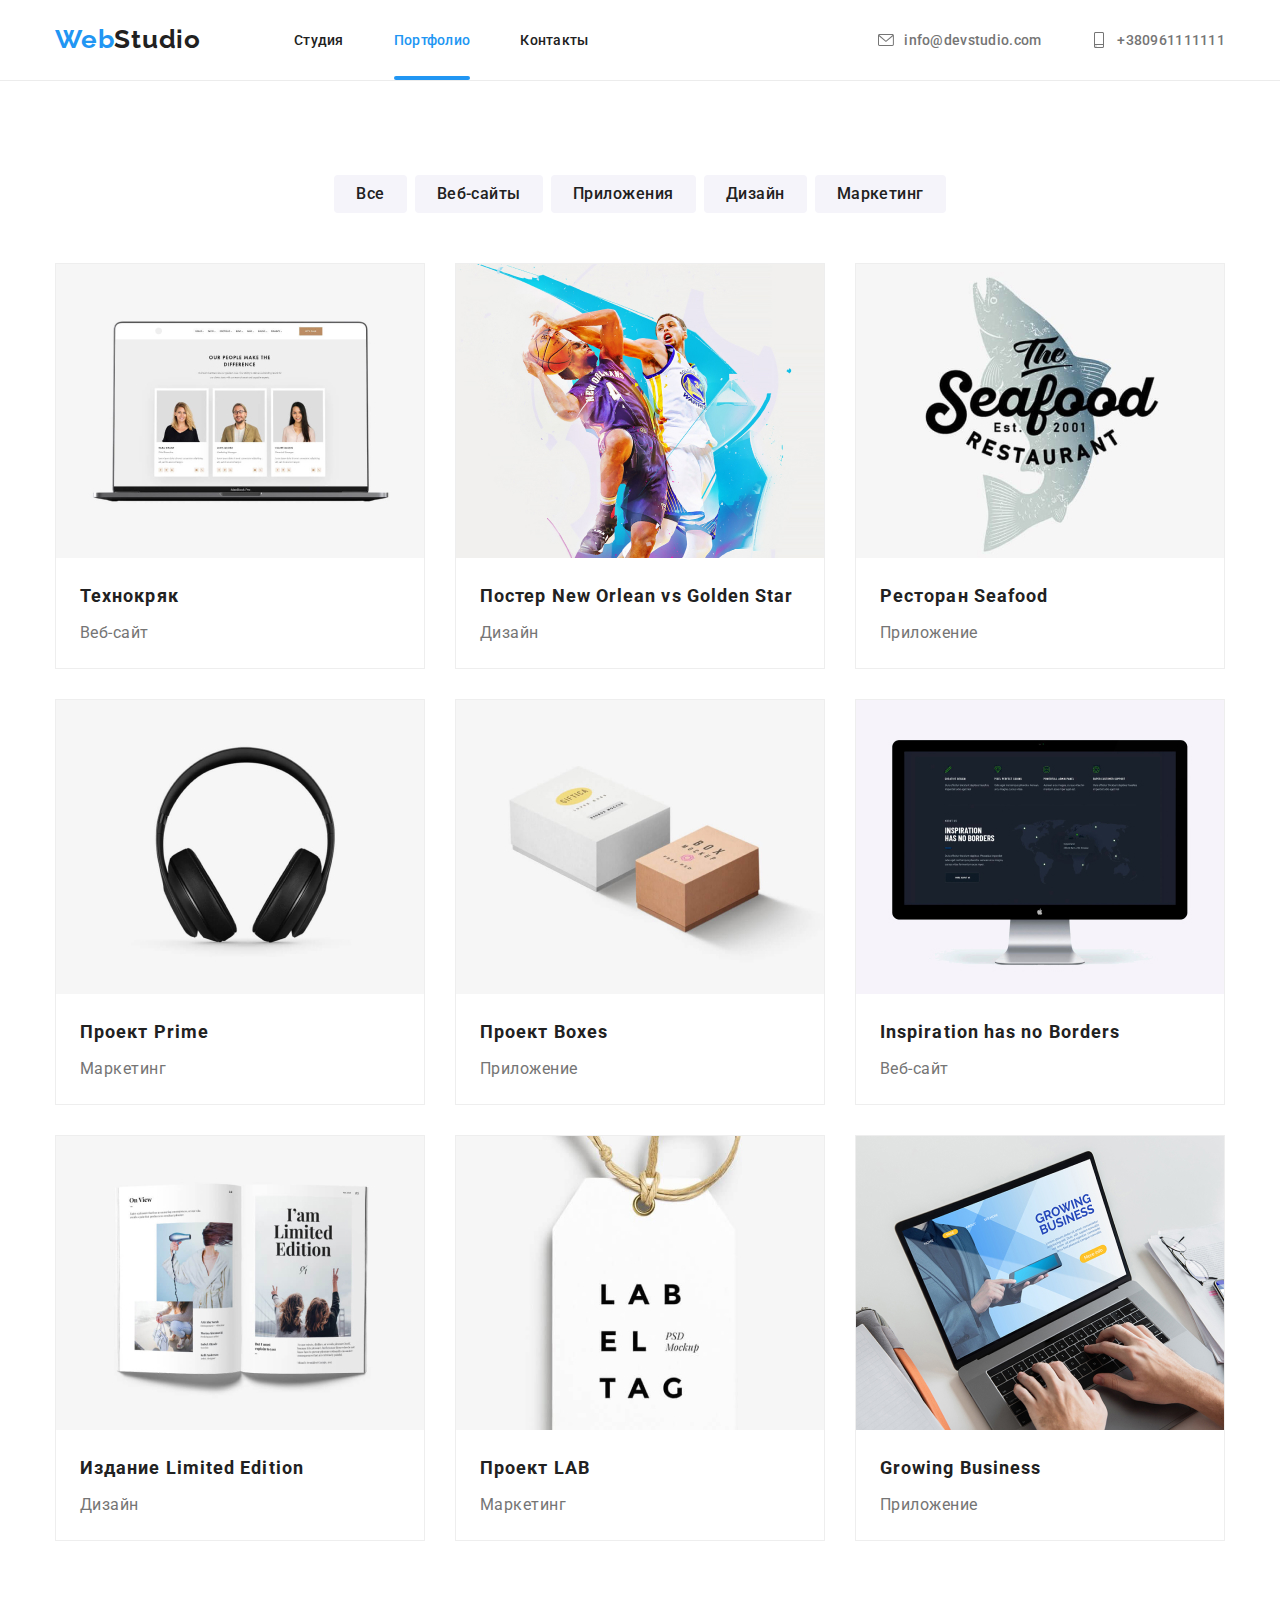
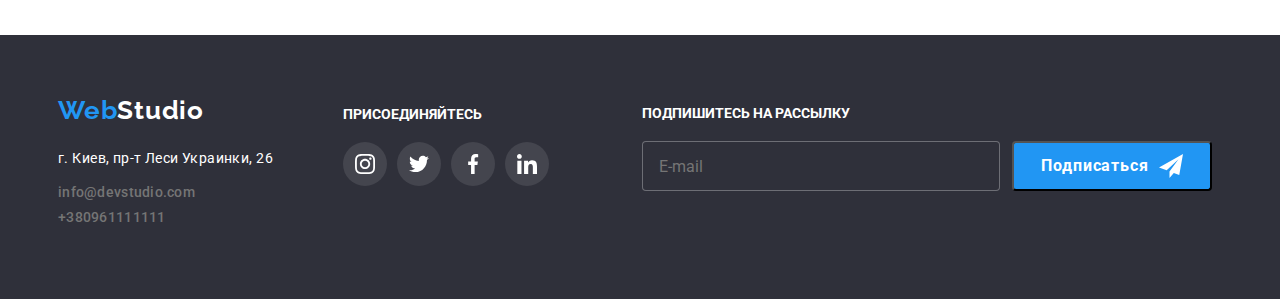
==== portfolio.html @ b6a10d03 "добавила файлы из прошлой рабооты" ====
<!DOCTYPE html>
<html lang="ru">
<head>

<!--Подключение файлов-->

    <meta charset="UTF-8">
    <meta name="viewport" content="width=device-width, initial-scale=1.0">

    <title>Portfolio</title> 
    
    <link rel="stylesheet" href="https://cdnjs.cloudflare.com/ajax/libs/modern-normalize/1.0.0/modern-normalize.min.css">
    <link rel="stylesheet" href="./CSS/style.css">
    <link rel="preconnect" href="https://fonts.gstatic.com">
    <link href = "https://fonts.googleapis.com/css2?family=Raleway:wght@700&family=Roboto:wght@400;500;700;900&display=swap"
    rel = "stylesheet"/>
    
</head>
<body class="font">



    <!--Шапка сайта-->
    <header class="header">
        <!--CONTAINER-->
        <div class="container nav">
                <nav class="header-nav">
                <a class="text"href="/" ><span class="webtext">Web</span>Studio</a>
                <ul class="nav-list">
                    <li class="menu-item"> <a class=" menu-link " href="./index.html">Студия</a></li>
                    <li> <a  class="menu-link current" href="./portfolio.html" >Портфолио</a></li>
                    <li> <a  class="menu-link"href="#contacts">Контакты</a></li>
                </ul>
                </nav>
        
        
                <ul class="contacts-list">
         <li><a class="email" href="info@devstudio">
             <svg class="icon-mail" width="16px" height="12px">
                 <use href="./IMG/symbol-defs.svg#icon-envelope">
        
                 </use>
             </svg>
            
            info@devstudio.com</a></li>
         <li><a class="email" href="+380961111111">
            <svg class="icon-mail" width="10px" height="16px">
                <use href="./IMG/symbol-defs.svg#icon-smartphone">
        
                </use>
            </svg>
            +380961111111</a></li>
                </ul></div>
            </header>
<main>
    <!--HERO-->
    <section class="section-box">
<!--CONTAINER-->
<div class="container">
        <ul class="btns-list">
<li class="buttonss"><button class="btn" type="button">Все</button></li>
<li class="buttonss"><button class="btn" type="button">Веб-сайты</button></li>
<li class="buttonss"><button class="btn" type="button">Приложения</button></li>
<li class="buttonss"><button class="btn" type="button">Дизайн</button></li>
<li class="buttonss"><button class="btn" type="button">Маркетинг</button></li>
    </ul>
    
    <h1 class="visually-hidden">Portfolio</h1>
<ul class="flex-container">
    <li class="item">
        
        <a class="link-portfolio" href="#">
    <div class="box-portfolio">
        <img src="./IMG/Texno.jpg" alt="ноутбук с карточками людей" width="370px" height="294px">
        <div class="box-overlay">
            <p>Технокряк это современная площадка распространения коронавируса. Компании используют эту платформу для цифрового шпионажа и атак на защищённые сервера конкурентов.</p>
        </div>

</div>
        <div class="tex"><h2 class="work">Технокряк</h2>
        <p class="web">Веб-сайт</p></div></a>
    

    <li class="item">
        <a class="link-portfolio" href="">
            <div class="box-portfolio" >
        <img src="./IMG/posternewOrlean(1).jpg" alt="постер баскетболистов" width="370px" height="294px">
        <div class="box-overlay">
            <p>Технокряк это современная площадка распространения коронавируса. Компании используют эту платформу для цифрового шпионажа и атак на защищённые сервера конкурентов.</p>
        </div>
        </div><div class="tex"><h2 class="work">Постер New Orlean vs Golden Star</h2>
        <p class="web">Дизайн</p></div></a>

    </li>

    <li class="item">
        <a class="link-portfolio" href="">
            <div class="box-portfolio" >
        <img src="./IMG/seafood.jpg" alt="Логотип ресторана" width="370px" height="294px" >
        <div class="box-overlay">
            <p>Технокряк это современная площадка распространения коронавируса. Компании используют эту платформу для цифрового шпионажа и атак на защищённые сервера конкурентов.</p>
        </div>
    </div><div class="tex"><h2 class="work" >Ресторан Seafood</h2>
        <p class="web">Приложение</p></div></a>
    </li>
    <li class="item">
        <a class="link-portfolio" href="">
            <div class="box-portfolio" >
             <img src="./IMG/prime.jpg" alt="наушники" width="370px" height="294px">
             <div class="box-overlay">
                <p>Технокряк это современная площадка распространения коронавируса. Компании используют эту платформу для цифрового шпионажа и атак на защищённые сервера конкурентов.</p>
            </div>
            </div><div class="tex"><h2 class="work">Проект Prime</h2>
        <p class="web" >Маркетинг</p></div></a>
    </li>
    <li class="item">
        <a class="link-portfolio" href="">
            <div class="box-portfolio" >
        <img src="./IMG/boxes.jpg" alt="две коробки.одна белая а другая коричневая" width="370px" height="294px">
        <div class="box-overlay">
            <p>Технокряк это современная площадка распространения коронавируса. Компании используют эту платформу для цифрового шпионажа и атак на защищённые сервера конкурентов.</p>
        </div>
    </div><div class="tex"><h2 class="work">Проект Boxes</h2>
        <p class="web" >Приложение</p></div></a>
    </li>
    <li class="item">
        <a class="link-portfolio" href="">
            <div class="box-portfolio" >
        <img src="./IMG/inspiration.jpg" alt="монитор компьтера " width="370px" height="294px">
        <div class="box-overlay">
            <p>Технокряк это современная площадка распространения коронавируса. Компании используют эту платформу для цифрового шпионажа и атак на защищённые сервера конкурентов.</p>
        </div>
    </div><div class="tex"><h2 class="work">Inspiration has no Borders</h2>
        <p class="web" >Веб-сайт</p></div></a>
    </li>
    <li class="item">
        <a class="link-portfolio" href="">
            <div class="box-portfolio" >
        <img src="./IMG/limited.jpg" alt="книга с иллюстрациями" width="370px" height="294px">
        <div class="box-overlay">
            <p>Технокряк это современная площадка распространения коронавируса. Компании используют эту платформу для цифрового шпионажа и атак на защищённые сервера конкурентов.</p>
        </div>
    </div><div class="tex"><h2 class="work">Издание Limited Edition</h2>
        <p class="web" >Дизайн</p></div></a>
    </li>
    <li class="item">
        <a class="link-portfolio" href="">
            <div class="box-portfolio" >
        <img src="./IMG/LAB.jpg" alt="этикетка с лого" width="370px" height="294px">
        <div class="box-overlay">
            <p>Технокряк это современная площадка распространения коронавируса. Компании используют эту платформу для цифрового шпионажа и атак на защищённые сервера конкурентов.</p>
        </div>
    </div><div class="tex"><h2 class="work">Проект LAB</h2>
        <p class="web" >Маркетинг</p></div></a>
    </li>
    <li class="item">
        <a class="link-portfolio" href="">
            <div class="box-portfolio" >
        <img src="./IMG/Growing.jpg"alt="мужчина печатает на ноутбуке" width="370px" height="294px">
        <div class="box-overlay">
            <p>Технокряк это современная площадка распространения коронавируса. Компании используют эту платформу для цифрового шпионажа и атак на защищённые сервера конкурентов.</p>
        </div>
    </div><div class="tex"><h2 class="work">Growing Business</h2>
        <p class="web" >Приложение</p></div></a>

    </li>
</ul></div>
</section></main>
<!--CONTAINER-->

<footer class="page-footer">
    <div class="container-footer">
        <div class="container-icon">
        <div class="footer-address">
    <div class="logo">
    <a  class="textfooter" href="/"><span class="webtext">Web</span>Studio</a></div>
    <address>
        <p class="adress">г. Киев, пр-т Леси Украинки, 26</p>
        <ul class=" email">
    <li><a class="email" href="mailto:info@devstudio">info@devstudio.com</a></li>
    <li><a class="email" href="tel:+380961111111">+380961111111</a></li></ul>
    </address></div> 



     <div class="social">
         <p class="textsocial"> ПРИСОЕДИНЯЙТЕСЬ</p>



         <ul class="social-list">
             <li class="social-item"> <a class="social-link" href="https://www.instagram.com/?hl=ru"> 
                 <svg class="social-icon" width="20px" height="20px">
                     <use href="./IMG/symbol-defs.svg#icon-instagram">

                     </use>
                </svg></a>
              </li>
             <li class="social-item"><a class="social-link" href="#"> 
                <svg class="social-icon" width="20px" height="20px">
                    <use href="./IMG/symbol-defs.svg#icon-twitter">

                    </use>
               </svg></a></li>
             <li class="social-item" ><a class="social-link" href="#"> 
                <svg class="social-icon" width="20px" height="20px">
                    <use href="./IMG/symbol-defs.svg#icon-facebook">

                    </use>
               </svg></a></li>
             <li class="social-item"><a class="social-link" href="#"> 
                <svg class="social-icon" width="20px" height="20px">
                    <use href="./IMG/symbol-defs.svg#icon-linkedin">

                    </use>
               </svg></a></li>

        
         </ul>
        </div></div>
     


        <div class="mailing-box">
            <form class="form-mailing">
           <p class="mailing-tittle">Подпишитесь на рассылку</p>
        <div class="mailing-mail"><label>
        <input class="mailing-input" type="email" name="E-mail"placeholder="E-mail"></label>
        <button type="submit" class="button-mailing">Подписаться
            <svg class="icon-send" width="24" height="24"> 
        <use href="./IMG/symbol-defs.svg#icon-icon-send"></use>
            </svg>
            
        </button></div>
        </form>
        </div>

    </footer>
    </body>
    </html>
---- CSS/style.css ----
/*Переменные*/
:root {
  --black-text: rgba(33, 33, 33, 1);
  --blue-text: rgba(33, 150, 243, 1);
  --gray-text: rgba(117, 117, 117, 1);
  --white-text: rgba(255, 255, 255, 1);

  --transparent-text06: rgba(255, 255, 255, 0.6);

  --header: rgba(255, 255, 255, 1);
  --footer: rgba(47, 48, 58, 1);

  --booton: rgba(245, 244, 250, 1);

  --background: rgba(47, 48, 58, 1);

  --background-icon: rgba(255, 255, 255, 0.1);

  --main-gradient: rgba(47, 48, 58, 0.4);
  --client-list: rgba(175, 177, 184, 1);
  --border: rgba(238, 238, 238, 1);
}

:root {
  --timing-function: cubic-bezier(0.4, 0, 0.2, 1);
}

/*Шрифт основной*/
.font {
  font-family: "Roboto", sans-serif;
}

/*CCЫЛКИ ДЛЯ КЛАССА КОНТЕЙНЕР*/

.container {
  width: 1200px;
  padding: 0 15px;
  margin: 0 auto;
}
img {
  display: block;
}

/*header*/

.header-nav,
.nav-list,
.contacts-list,
.nav {
  display: flex;
}

.header-nav,
.nav {
  justify-content: space-between;
  align-items: center;
}
.nav-list a {
  padding-top: 32px;
  padding-bottom: 32px;
}
.nav-list li {
  margin-right: 50px;
}
.nav-list {
  margin-top: 0px;
  margin-bottom: 0px;
  margin-left: 93px;
  padding-left: 0px;
}
.nav-list li:last-child {
  margin-right: 0px;
}
.contacts-list {
  margin: 0px;
  padding: 0px;
  list-style: none;
}
.contacts-list a {
  display: flex;
  align-items: center;
  padding-top: 32px;
  padding-bottom: 32px;
}
.contacts-list li:last-child {
  margin-left: 50px;
}
.header {
  border-bottom: 1px solid rgba(236, 236, 236, 1);
}
.text {
  padding-top: 24px;
  padding-bottom: 25px;
}
.text {
  font-family: "Raleway", sans-serif;
  color: var(--black-text);
  font-weight: 700;
  font-size: 26px;
  line-height: 31px;
  letter-spacing: 0.03em;
  text-decoration: none;
}
.webtext {
  color: var(--blue-text);
}

a.menu-link {
  color: var(--black-text);
  text-decoration: none;
  font-weight: 500;
  font-size: 14px;
  line-height: 16px;
  letter-spacing: 0.02em;
}

.menu-link {
  position: relative;
  transition: color 250ms cubic-bezier(0.4, 0, 0.2, 1);
}
.menu-link:hover,
.menu-link:focus,
.menu-link:active {
  color: var(--blue-text);
}
.menu-link.current {
  color: var(--blue-text);
  font-size: 14px;
  text-decoration: none;
}
.email {
  color: var(--gray-text);
  text-decoration: none;
  font-style: normal;
  font-weight: 500;
  font-size: 14px;
  padding: 0px;
  line-height: 16px;
  letter-spacing: 0.02em;
  transition: color 250ms cubic-bezier(0.4, 0, 0.2, 1);
}
.email:hover {
  color: var(--blue-text);
}
.email:focus {
  color: var(--blue-text);
}

.email li:first-child {
  margin: 0 auto;
  margin-bottom: 9px;
}

.menu-link::after {
  content: "";
  display: block;
  width: 100%;
  height: 4px;
  background-color: var(--blue-text);
  border-radius: 2px;
  position: absolute;
  left: 0;
  bottom: 0;
  opacity: 0;
  transition: opacity 250ms var(--timing-function);
}
.menu-link:hover::after {
  opacity: 1;
}
.menu-link:focus::after {
  opacity: 1;
}
.menu-link.current::after {
  opacity: 1;
}

/*HERO main*/

.section1 {
  background-color: var(--background);
  padding: 200px 0;
  background-image: linear-gradient(
      to right,
      var(--main-gradient),
      var(--main-gradient)
    ),
    url("../IMG/header.jpg");
  background-repeat: no-repeat;
  background-position: center;
  background-size: cover;
  height: 600px;
  max-width: 1600px;
  margin-left: auto;
  margin-right: auto;
}
.list-icon {
  display: flex;
  width: 270px;
  height: 120px;
  border-radius: 4px;
  background-color: var(--booton);
  margin-bottom: 30px;
  justify-content: center;
  align-items: center;
}
.icon {
  width: 65.32px;
  height: 70px;
}
.Clients {
  padding-top: 94px;
  padding-bottom: 94px;
}
.clients-list {
  display: flex;
  margin: 50px -15px 0;
  flex-wrap: wrap;
  padding: 0px;
}
.clients-list li {
  height: 90px;
  width: 170px;
  display: flex;
  border-radius: 4px;
  height: 90px;
  width: 170px;
  margin: 0px 15px;
  justify-content: center;
}
.clients-list a:hover {
  color: var(--blue-text);
  border-color: var(--blue-text);
}
.clients-list a:focus {
  color: var(--blue-text);
  border-color: var(--blue-text);
}
.clients-list a {
  color: var(--client-list);
  display: flex;
  border: 1px solid var(--client-list);
  border-radius: 4px;
  height: 100%;
  width: 100%;
  align-items: center;
  justify-content: center;
}
.clients-list svg {
  fill: currentColor;
}
.container-icon {
  display: flex;
  align-items: baseline;
}

/*Иконки для футера*/

.social {
  margin: 0px;
  margin-left: 70px;
}
.social li {
  margin-right: 10px;
}
.social p {
  display: inline-block;
  margin-bottom: 20px;
  font-weight: 700;
  font-size: 14px;
  line-height: 16.4px;
  text-transform: uppercase;
  color: var(--white-text);
}
.textsocial {
  display: block;
  margin: 0px;
}
.social-list {
  padding: 0px;
  margin: 0px;
  display: flex;
  justify-content: space-between;
}
.social-item {
  margin: 0px;
  padding: 0px;
  margin-right: 10px;
}
.social-item:last-child {
  margin-right: 0px;
}
.social-icon {
  fill: var(--white-text);
}
.social-list-comand {
  display: flex;
  margin: 0px;
  padding: 0px;
  justify-content: center;
  text-align: center;
  margin-top: 16px;
}
.social-icon-comand {
  width: 20px;
  height: 20px;
}
.social-link-comand {
  margin: 0px;
  padding: 0px;
  display: flex;
  width: 44px;
  height: 44px;
  fill: var(--client-list);
  justify-content: center;
  align-items: center;
  border-radius: 50%;
  transition: fill 250ms cubic-bezier(0.4, 0, 0.2, 1);
  transition: background-color 250ms cubic-bezier(0.4, 0, 0.2, 1);
}
.social-link-comand:hover {
  fill: var(--white-text);
  background-color: var(--blue-text);
}
.social-link-comand:focus {
  fill: var(--white-text);
  background-color: var(--blue-text);
  border-radius: 50%;
}
.social-item-comand {
  margin: 0px;
  padding: 0px;
  margin-right: 10px;
}
.social-link {
  background-color: var(--background-icon);
  border-radius: 50%;
  width: 44px;
  height: 44px;
  display: flex;
  justify-content: center;
  align-items: center;
  transition: background-color 250ms cubic-bezier(0.4, 0, 0.2, 1);
}
.social-link:hover {
  background-color: var(--blue-text);
}
.social-link:focus {
  background-color: var(--blue-text);
}

.icon-mail {
  fill: currentColor;
  margin-right: 10px;
  width: 16px;
  height: 16px;
}
.image-tumb {
  position: relative;
}
.image-overlay {
  content: "";
  position: absolute;
  bottom: 0;
  width: 100%;
  height: 70px;
  text-align: center;
  font-weight: 700;
  line-height: 1.14;
  font-size: 14px;
  text-transform: uppercase;
  padding-top: 27px;
  color: var(--white-text);
  background-color: rgba(47, 48, 58, 0.8);
}
.image-overlay p {
  margin-bottom: 0px;
  margin-top: 0px;
  padding: 0px;
}

/*Форма для рассылки в футере*/

.mailing-box {
  margin: 10px;
  width: 570px;
  margin-left: 93px;
}
.mailing-tittle {
  margin-bottom: 20px;
  font-weight: 700;
  font-size: 14px;
  line-height: 16.4px;
  text-transform: uppercase;
  color: var(--white-text);
  margin: auto;
  margin-bottom: 20px;
}
.mailing-mail {
  display: flex;
  justify-content: space-between;
}

.mailing-input {
  color: var(--white-text);
  padding-left: 16px;
  width: 358px;
  height: 50px;
  border: 1px solid rgba(255, 255, 255, 0.3);
  background-color: rgba(47, 48, 58, 1);
  border-radius: 4px;
}
.button-mailing {
  display: flex;
  width: 200px;
  height: 50px;
  background-color: var(--blue-text);
  color: var(--white-text);
  font-weight: 700;
  font-size: 16px;
  line-height: 30px;
  letter-spacing: 0.06em;
  align-items: center;
  justify-content: center;
  border-radius: 4px;
}
.icon-send {
  fill: var(--white-text);
  margin-left: 10px;
  text-align: center;
}
.container-footer {
  display: flex;
  justify-content: center;
}

.titlemain {
  text-align: center;
  margin: 0 auto;
}

.bottons_hero {
  display: block;
  text-align: center;
  border-radius: 4px;
  border: none;
  margin: 0 auto;
  margin-top: 30px;
}

/*Создание модального окна*/

.backdrop {
  overflow: scroll;
  position: fixed;
  top: 0px;
  left: 0px;
  width: 100%;
  height: 100%;
  background-color: rgba(0, 0, 0, 0.2);
  transition: opacity 350ms cubic-bezier(0.47, 0, 0.745, 0.715);
}

.backdrop.is-hidden {
  visibility: hidden;
  opacity: 0;
  pointer-events: none;
}

.modal {
  position: absolute;
  top: 50%;
  left: 50%;
  transform: translate(-50%, -50%);
  width: 528px;
  background-color: var(--white-text);
  padding: 40px;
  height: 581px;
  overflow-y: auto;
  border-radius: 4px;

  box-shadow: 0px 2px 1px 0px rgba(0, 0, 0, 0.2),
    0px 1px 1px 0px rgba(0, 0, 0, 0.14), 0px 1px 3px 0px rgba(0, 0, 0, 0.12);
}

.close {
  position: absolute;
}
.modal-close {
  position: absolute;
  right: 8px;
  top: 8px;
  display: flex;
  align-items: center;
  justify-content: center;
  width: 30px;
  height: 30px;
  margin-left: auto;
  border: 1px solid rgba(0, 0, 0, 0.1);
  border-radius: 50%;
  cursor: pointer;
}
.modal-close:hover {
  fill: var(--blue-text);
}

/*Форма для отправки данных в модальном окне*/
.modal {
  overflow: hidden;
}
.title-modal {
  margin: 0px;
  text-align: center;
  font-family: "Roboto", sans-serif;
  font-style: normal;
  font-weight: 700;
  color: var(--black-text);
  font-size: 20px;
  line-height: 23.44px;
  letter-spacing: 0.03em;
}
.label-form-name {
  position: relative;
  margin-top: 10px;
  margin-bottom: 4px;
  display: flex;
  flex-direction: column;
  text-align: start;
  font-family: "Roboto", sans-serif;
  font-weight: 400;
  font-style: normal;
  font-size: 12px;
  letter-spacing: 00.01em;
  line-height: 14px;
  color: rgba(117, 117, 117, 1);
  letter-spacing: 0.04em;
}
.form-text {
  padding-left: 45px;
  width: 448px;
  height: 40px;
  border: 1px solid rgba(33, 33, 33, 0.2);
  transition: border 250ms cubic-bezier(0.4, 0, 0.2, 1);
  border-radius: 4px;
  cursor: pointer;
}
.form-text:focus {
  outline: none;
  border-color: var(--blue-text);
}
.form-text:focus + .svg-icon-main {
  fill: var(--blue-text);
}

.svg-icon-modal {
  position: relative;
}
.svg-icon-main {
  padding: 0px;
  position: absolute;
  left: 15px;
  top: 13px;
}

.checkbox-mailing-main {
  margin-bottom: 30px;
}
.checkbox-mailing-main label {
  display: flex;
  margin-top: 30px;
}

.form-comentar {
  margin-bottom: 27px;
  padding: 12px 16px;
  width: 448px;
  height: 120px;
  resize: none;
  border: 1px solid rgba(33, 33, 33, 0.2);
  transition: border 250ms cubic-bezier(0.4, 0, 0.2, 1);
  border-radius: 4px;
  cursor: text;
}

.form-comentar:focus {
  outline: none;
  border-color: var(--blue-text);
}
.check a {
  text-decoration: underline;
}

.check {
  display: flex;
  align-items: center;
  font-family: "Roboto", sans-serif;
  font-weight: 400;
  color: rgba(117, 117, 117, 1);
  font-size: 14px;
  line-height: 1;
  letter-spacing: 0.03em;
  cursor: pointer;
}

.check-input {
  position: absolute;
  visibility: hidden;
  opacity: 0;
  height: 1px;
  width: 1px;
}

.check-mark {
  position: relative;
  display: block;
  height: 18px;
  width: 18px;
  margin-right: 10px;
  border: 1px solid rgba(33, 33, 33, 0.2);
  border-radius: 4px;
}

.check-mark svg {
  opacity: 0;
  top: 0;
  left: 0;
  transition: 0.3s ease-in-out;
}

.check-input:checked ~ .check-mark {
  border-color: transparent;
}

.check-input:checked ~ .check-mark > svg {
  opacity: 1;
}

.button-form {
  margin: auto;
  margin-top: 30px;
  display: table;
  font-weight: 700;
  font-size: 16px;
  border: none;
  letter-spacing: 00.06em;
  width: 200px;
  height: 50px;
  color: var(--white-text);
  background-color: var(--blue-text);
  box-shadow: 0px 4px 4px 0px rgba(0, 0, 0, 0.15);
  transition: box-shadow 250ms cubic-bezier(0.4, 0, 0.2, 1);
  border-radius: 4px;
  cursor: pointer;
}

.boxes {
  display: flex;
  padding-left: 0px;
  list-style: none;
  margin: 0px;
}
.section-box {
  padding-top: 94px;
  padding-bottom: 94px;
}
.section-work {
  padding-bottom: 94px;
}
.comand-box {
  padding-top: 94px;
  padding-bottom: 94px;
}
.pfoff {
  padding: 30px 20px;
}
.boxes li {
  width: 270px;
}
.boxes li:not(:last-child) {
  margin-right: 30px;
}
.tittleimg {
  text-align: center;
  margin-bottom: 50px;
  margin: 0 auto;
  margin-bottom: 50px;
}

.workphotos {
  display: flex;
  padding-left: 0px;
  padding-right: 0px;
  margin: 0px;
}
.workphotos li:not(:last-child) {
  margin-right: 30px;
  list-style: none;
}
.bottons_hero {
  color: var(--white-text);
  font-family: inherit;
  font-weight: 700;
  font-size: 16px;
  width: 200px;
  height: 50px;
  line-height: 30px;
  letter-spacing: 0.06em;
  background-color: var(--blue-text);
  cursor: pointer;
}

.box-portfolio {
  position: relative;
  overflow: hidden;
}
.box-overlay {
  position: absolute;
  top: 0;
  left: 0;
  width: 100%;
  height: 100%;
  transform: translateY(100%);
  color: var(--white-text);
  padding: 63px 24px;
  line-height: 1.55;
  font-size: 18px;
  bottom: 0px;
  background-color: var(--blue-text);
  transition: transform 250ms cubic-bezier(0.4, 0, 0.2, 1);
}
.item:hover .box-overlay {
  transform: translateY(0);
  cursor: pointer;
}
.item:focus .box-overlay {
  transform: translateY(0);
}

a {
  text-decoration: none;
}

.box-overlay p {
  margin: 0px;
}

.titlemain {
  color: var(--white-text);
  font-weight: 900;
  font-size: 44px;
  line-height: 60px;
  letter-spacing: 0.06em;
  align-items: center;
}
.box {
  margin-top: 0px;
  margin-bottom: 0px;
}

.p1 {
  margin-top: 10px;
  margin-bottom: 0px;
}
.textcomand {
  text-align: center;
  margin-bottom: 50px;
  margin: 0 auto;
  margin-bottom: 50px;
}

.comand {
  display: flex;
  padding: 0px;
  margin: 0 auto;
}

.comand .workers {
  box-shadow: 0px 2px 1px 0px rgba(0, 0, 0, 0.2),
    0px 1px 1px 0px rgba(0, 0, 0, 0.14), 0px 1px 3px 0px rgba(0, 0, 0, 0.12);
  border-radius: 3px;
  max-width: 270px;
  background-color: var(--white-text);
}
.comand .workers:not(:last-child) {
  margin-right: 30px;
}
.human {
  text-align: center;
  margin-bottom: 10px;
  margin-top: 0px;
}
.profession {
  text-align: center;
  margin: 0 auto;
}

.item {
  border: 1px solid var(--border);
}
.work {
  margin: 0px;
  margin-bottom: 4px;
}
.web {
  margin: 0px;
}

.box {
  color: var(--black-text);
  font-weight: bold;
  font-size: 14px;
  line-height: 16px;
  letter-spacing: 0.03em;
  text-transform: uppercase;
}

.p1 {
  color: var(--gray-text);
  font-weight: normal;
  font-size: 14px;
  line-height: 24px;
  letter-spacing: 0.03em;
}

.tittleimg {
  color: var(--black-text);
  font-weight: 700;
  font-size: 36px;
  line-height: 42.19px;
  letter-spacing: 0.03em;
  align-items: center;
}

.comand-box {
  background-color: rgba(245, 244, 250, 1);
}

.textcomand {
  color: var(--black-text);
  font-weight: 700;
  font-size: 36px;
  line-height: 42.19px;
  letter-spacing: 0.03em;
  align-items: center;
}

.human {
  color: var(--black-text);
  font-weight: 500;
  font-size: 16px;
  line-height: 18.75px;
  letter-spacing: 0.03em;
  align-items: center;
}
.profession {
  color: var(--gray-text);
  font-weight: 400;
  font-size: 16px;
  line-height: 18.75px;
  letter-spacing: 0.03em;
  align-items: center;
}

/*FOOTER*/

.footer {
  margin: auto;
}
.textfooter {
  margin: 0 auto;
}
address {
  margin-top: 20px;
}
.adress {
  margin: 0 auto;
  margin-bottom: 9px;
}

.email li:first-child {
  margin: 0 auto;
  margin-bottom: 9px;
}

footer {
  background-color: var(--footer);
  padding-top: 60px;
  padding-bottom: 60px;
}

.textfooter {
  font-family: "Raleway", sans-serif;
  color: white;
  font-weight: 700;
  font-size: 26px;
  line-height: 31px;
  letter-spacing: 0.03em;
  text-decoration: none;
}

.adress {
  color: var(--white-text);
  font-weight: 400;
  font-style: normal;
  font-size: 14px;
  line-height: 24px;
  letter-spacing: 0.03em;
}

/*MAIN страницы портфолио*/

.btns-list {
  display: flex;
  justify-content: center;
  margin: 0px;
  padding-left: 0px;
}
.btns-list .btn {
  border-radius: 4px;
  border: none;
  padding: 6px 22px;
  transition: box-shadow 250ms cubic-bezier(0.4, 0, 0.2, 1);
  font-family: "Roboto", sans-serif;
  color: var(--black-text);
  background-color: var(--booton);
  font-weight: 500;
  font-size: 16px;
  line-height: 26px;
  letter-spacing: 0.03em;
  align-items: center;
}

.buttonss {
  margin-right: 8px;
}

.buttonss:last-child {
  margin-right: 0px;
}

.btns-list .btn:hover {
  box-shadow: 0px 2px 2px 0px rgba(0, 0, 0, 0.12),
    0px 1px 2px 0px rgba(0, 0, 0, 0.08), 0px 3px 1px 0px rgba(0, 0, 0, 0.1);
}
.btns-list .btn:focus {
  box-shadow: 0px 2px 2px 0px rgba(0, 0, 0, 0.12),
    0px 1px 2px 0px rgba(0, 0, 0, 0.08), 0px 3px 1px 0px rgba(0, 0, 0, 0.1);
}

.flex-container {
  display: flex;
  flex-wrap: wrap;
  padding-left: 0px;
  padding-right: 0px;
  margin-top: 50px;
  margin-bottom: 0px;
}
.tex {
  padding-top: 20px;
  padding-right: 24px;
  padding-bottom: 20px;
  padding-left: 24px;
}

.flex-container li {
  width: 370px;
  margin-right: 30px;
  margin-bottom: 30px;
  transition: box-shadow 250ms cubic-bezier(0.4, 0, 0.2, 1);
}
.flex-container li:nth-child(3n) {
  margin-right: 0;
}
.flex-container li:nth-last-child(-n + 3) {
  margin-bottom: 0;
}

.flex-container li:hover {
  box-shadow: 1px 4px 6px 0px rgba(0, 0, 0, 0.16),
    0px 4px 4px 0px rgba(0, 0, 0, 0.06), 0px 1px 1px 0px rgba(0, 0, 0, 0.12);
}

.btn:hover,
.btn:focus {
  background-color: var(--blue-text);
  color: var(--white-text);
}
.work {
  color: var(--black-text);
  font-weight: 700;
  font-size: 18px;
  line-height: 36px;
  letter-spacing: 0.06em;
  text-decoration: none;
}

.web {
  color: var(--gray-text);
  font-weight: 400;
  font-size: 16px;
  line-height: 30px;
  letter-spacing: 0.03em;
}

li {
  list-style-type: none;
}
.a {
  display: block;
}
.classa {
  text-decoration: none;
}

.visually-hidden {
  position: absolute;
  width: 1px;
  height: 1px;
  margin: -1px;
  border: 0;
  padding: 0;
  clip: rect(0 0 0 0);
  overflow: hidden;
}
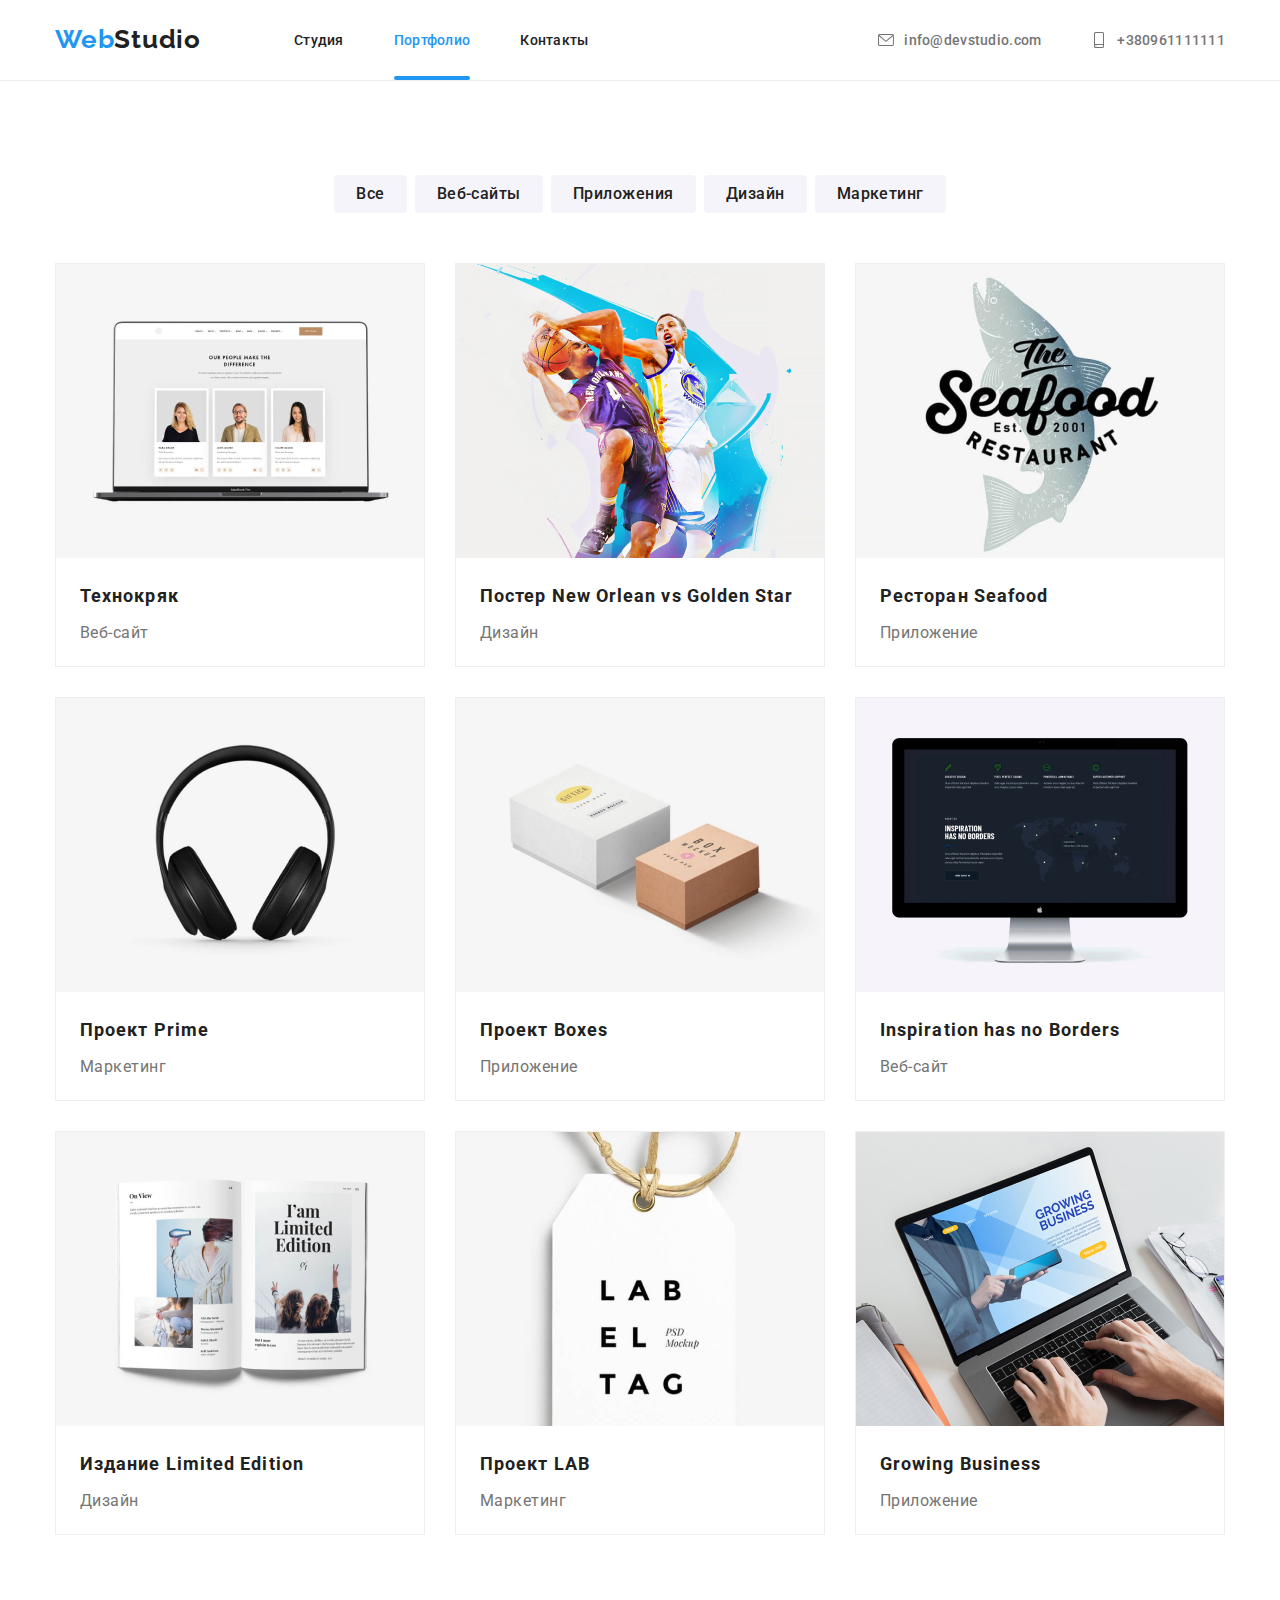
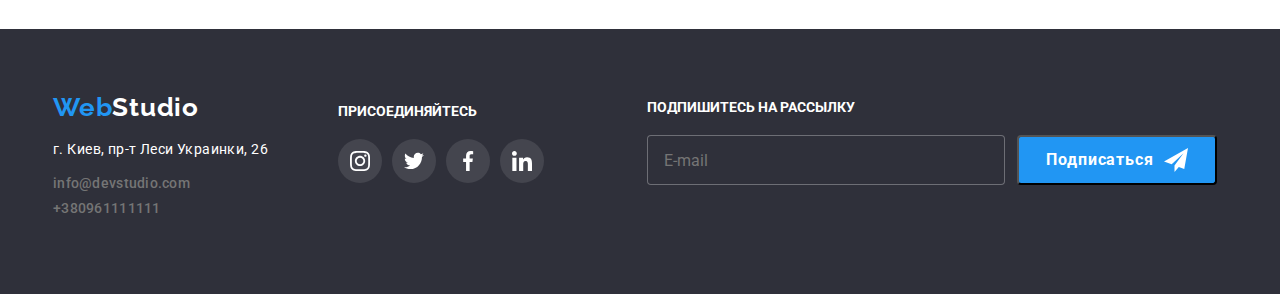
==== commit a9405312: "замена классов по методике БЭМ" ====
--- a/portfolio.html
+++ b/portfolio.html
@@ -21,30 +21,32 @@
 
 
     <!--Шапка сайта-->
-    <header class="header">
+    <header class="page-header">
         <!--CONTAINER-->
         <div class="container nav">
-                <nav class="header-nav">
-                <a class="text"href="/" ><span class="webtext">Web</span>Studio</a>
-                <ul class="nav-list">
-                    <li class="menu-item"> <a class=" menu-link " href="./index.html">Студия</a></li>
-                    <li> <a  class="menu-link current" href="./portfolio.html" >Портфолио</a></li>
-                    <li> <a  class="menu-link"href="#contacts">Контакты</a></li>
+                <nav class="page-header__nav">
+                <a class="logo"href="/" ><span class="logo__text--blue">Web</span>Studio</a>
+                <ul class="site-nav">
+                    <li class="site-nav__item"> <a class=" site-nav__link" href="./index.html">Студия</a></li>
+                    <li class="site-nav__item"> <a  class="site-nav__link  site-nav__link--current" href="./portfolio.html" >Портфолио</a></li>
+                    <li class="site-nav__item"> <a  class="site-nav__link" href="#contacts">Контакты</a></li>
                 </ul>
                 </nav>
         
         
-                <ul class="contacts-list">
-         <li><a class="email" href="info@devstudio">
-             <svg class="icon-mail" width="16px" height="12px">
+                <ul class="contact">
+         <li class="contact__item">
+             <a class="contact__email" href="info@devstudio">
+             <svg class="contact__icon" width="16px" height="12px">
                  <use href="./IMG/symbol-defs.svg#icon-envelope">
         
                  </use>
              </svg>
             
             info@devstudio.com</a></li>
-         <li><a class="email" href="+380961111111">
-            <svg class="icon-mail" width="10px" height="16px">
+         <li class="contact__item">
+             <a class="contact__email" href="+380961111111">
+            <svg class="contact__icon" width="10px" height="16px">
                 <use href="./IMG/symbol-defs.svg#icon-smartphone">
         
                 </use>
@@ -54,114 +56,115 @@
             </header>
 <main>
     <!--HERO-->
-    <section class="section-box">
+    <section class="menu-box">
 <!--CONTAINER-->
 <div class="container">
-        <ul class="btns-list">
-<li class="buttonss"><button class="btn" type="button">Все</button></li>
-<li class="buttonss"><button class="btn" type="button">Веб-сайты</button></li>
-<li class="buttonss"><button class="btn" type="button">Приложения</button></li>
-<li class="buttonss"><button class="btn" type="button">Дизайн</button></li>
-<li class="buttonss"><button class="btn" type="button">Маркетинг</button></li>
+        <ul class="menu__list">
+<li class="menu__item"><button class="menu__button" type="button">Все</button></li>
+<li class="menu__item"><button class="menu__button" type="button">Веб-сайты</button></li>
+<li class="menu__item"><button class="menu__button" type="button">Приложения</button></li>
+<li class="menu__item"><button class="menu__button" type="button">Дизайн</button></li>
+<li class="menu__item"><button class="menu__button" type="button">Маркетинг</button></li>
     </ul>
     
-    <h1 class="visually-hidden">Portfolio</h1>
-<ul class="flex-container">
-    <li class="item">
-        
-        <a class="link-portfolio" href="#">
-    <div class="box-portfolio">
+    <h1 class="visually-hidden__title">Portfolio</h1>
+<ul class="portfolio__list">
+    <li class="portfolio__item">
+        
+        <a class="portfolio__link" href="#">
+    <div class="portfolio__card">
         <img src="./IMG/Texno.jpg" alt="ноутбук с карточками людей" width="370px" height="294px">
-        <div class="box-overlay">
+        <div class="portfolio__overlay">
             <p>Технокряк это современная площадка распространения коронавируса. Компании используют эту платформу для цифрового шпионажа и атак на защищённые сервера конкурентов.</p>
         </div>
 
 </div>
-        <div class="tex"><h2 class="work">Технокряк</h2>
-        <p class="web">Веб-сайт</p></div></a>
-    
-
-    <li class="item">
-        <a class="link-portfolio" href="">
-            <div class="box-portfolio" >
+        <div class="portfolio__poster"><h2 class="portfolio__name">Технокряк</h2>
+        <p class="portfolio__about">Веб-сайт</p></div></a>
+    
+
+    <li class="portfolio__item">
+        <a class="portfolio__link" href="">
+            <div class="portfolio__card" >
         <img src="./IMG/posternewOrlean(1).jpg" alt="постер баскетболистов" width="370px" height="294px">
-        <div class="box-overlay">
-            <p>Технокряк это современная площадка распространения коронавируса. Компании используют эту платформу для цифрового шпионажа и атак на защищённые сервера конкурентов.</p>
-        </div>
-        </div><div class="tex"><h2 class="work">Постер New Orlean vs Golden Star</h2>
-        <p class="web">Дизайн</p></div></a>
-
-    </li>
-
-    <li class="item">
-        <a class="link-portfolio" href="">
-            <div class="box-portfolio" >
+        <div class="portfolio__overlay">
+            <p class="portfolio__text--overlay">Технокряк это современная площадка распространения коронавируса. Компании используют эту платформу для цифрового шпионажа и атак на защищённые сервера конкурентов.</p>
+        </div>
+        </div>
+        <div class="portfolio__poster"><h2 class="portfolio__name">Постер New Orlean vs Golden Star</h2>
+        <p class="portfolio__about">Дизайн</p></div></a>
+
+    </li>
+
+    <li class="portfolio__item">
+        <a class="portfolio__link" href="">
+            <div class="portfolio__card" >
         <img src="./IMG/seafood.jpg" alt="Логотип ресторана" width="370px" height="294px" >
-        <div class="box-overlay">
-            <p>Технокряк это современная площадка распространения коронавируса. Компании используют эту платформу для цифрового шпионажа и атак на защищённые сервера конкурентов.</p>
-        </div>
-    </div><div class="tex"><h2 class="work" >Ресторан Seafood</h2>
-        <p class="web">Приложение</p></div></a>
-    </li>
-    <li class="item">
-        <a class="link-portfolio" href="">
-            <div class="box-portfolio" >
+        <div class="portfolio__overlay">
+            <p class="portfolio__text--overlay">Технокряк это современная площадка распространения коронавируса. Компании используют эту платформу для цифрового шпионажа и атак на защищённые сервера конкурентов.</p>
+        </div>
+    </div><div class="portfolio__poster"><h2 class="portfolio__name" >Ресторан Seafood</h2>
+        <p class="portfolio__about">Приложение</p></div></a>
+    </li>
+    <li class="portfolio__item">
+        <a class="portfolio__link" href="">
+            <div class="portfolio__card" >
              <img src="./IMG/prime.jpg" alt="наушники" width="370px" height="294px">
-             <div class="box-overlay">
-                <p>Технокряк это современная площадка распространения коронавируса. Компании используют эту платформу для цифрового шпионажа и атак на защищённые сервера конкурентов.</p>
+             <div class="portfolio__overlay">
+                <p class="portfolio__text--overlay" >Технокряк это современная площадка распространения коронавируса. Компании используют эту платформу для цифрового шпионажа и атак на защищённые сервера конкурентов.</p>
             </div>
-            </div><div class="tex"><h2 class="work">Проект Prime</h2>
-        <p class="web" >Маркетинг</p></div></a>
-    </li>
-    <li class="item">
-        <a class="link-portfolio" href="">
-            <div class="box-portfolio" >
+            </div><div class="portfolio__poster"><h2 class="portfolio__name">Проект Prime</h2>
+        <p class="portfolio__about" >Маркетинг</p></div></a>
+    </li>
+    <li class="portfolio__item">
+        <a class="portfolio__link" href="">
+            <div class="portfolio__card" >
         <img src="./IMG/boxes.jpg" alt="две коробки.одна белая а другая коричневая" width="370px" height="294px">
-        <div class="box-overlay">
-            <p>Технокряк это современная площадка распространения коронавируса. Компании используют эту платформу для цифрового шпионажа и атак на защищённые сервера конкурентов.</p>
-        </div>
-    </div><div class="tex"><h2 class="work">Проект Boxes</h2>
-        <p class="web" >Приложение</p></div></a>
-    </li>
-    <li class="item">
-        <a class="link-portfolio" href="">
-            <div class="box-portfolio" >
+        <div class="portfolio__overlay">
+            <p class="portfolio__text--overlay" >Технокряк это современная площадка распространения коронавируса. Компании используют эту платформу для цифрового шпионажа и атак на защищённые сервера конкурентов.</p>
+        </div>
+    </div><div class="portfolio__poster"><h2 class="portfolio__name">Проект Boxes</h2>
+        <p class="portfolio__about" >Приложение</p></div></a>
+    </li>
+    <li class="portfolio__item">
+        <a class="portfolio__link" href="">
+            <div class="portfolio__card" >
         <img src="./IMG/inspiration.jpg" alt="монитор компьтера " width="370px" height="294px">
-        <div class="box-overlay">
-            <p>Технокряк это современная площадка распространения коронавируса. Компании используют эту платформу для цифрового шпионажа и атак на защищённые сервера конкурентов.</p>
-        </div>
-    </div><div class="tex"><h2 class="work">Inspiration has no Borders</h2>
-        <p class="web" >Веб-сайт</p></div></a>
-    </li>
-    <li class="item">
-        <a class="link-portfolio" href="">
-            <div class="box-portfolio" >
+        <div class="portfolio__overlay">
+            <p class="portfolio__text--overlay">Технокряк это современная площадка распространения коронавируса. Компании используют эту платформу для цифрового шпионажа и атак на защищённые сервера конкурентов.</p>
+        </div>
+    </div><div class="portfolio__poster"><h2 class="portfolio__name">Inspiration has no Borders</h2>
+        <p class="portfolio__about" >Веб-сайт</p></div></a>
+    </li>
+    <li class="portfolio__item">
+        <a class="portfolio__link" href="">
+            <div class="portfolio__card" >
         <img src="./IMG/limited.jpg" alt="книга с иллюстрациями" width="370px" height="294px">
-        <div class="box-overlay">
-            <p>Технокряк это современная площадка распространения коронавируса. Компании используют эту платформу для цифрового шпионажа и атак на защищённые сервера конкурентов.</p>
-        </div>
-    </div><div class="tex"><h2 class="work">Издание Limited Edition</h2>
-        <p class="web" >Дизайн</p></div></a>
-    </li>
-    <li class="item">
-        <a class="link-portfolio" href="">
-            <div class="box-portfolio" >
+        <div class="portfolio__overlay">
+            <p class="portfolio__text--overlay">Технокряк это современная площадка распространения коронавируса. Компании используют эту платформу для цифрового шпионажа и атак на защищённые сервера конкурентов.</p>
+        </div>
+    </div><div class="portfolio__poster"><h2 class="portfolio__name">Издание Limited Edition</h2>
+        <p class="portfolio__about" >Дизайн</p></div></a>
+    </li>
+    <li class="portfolio__item">
+        <a class="portfolio__link" href="">
+            <div class="portfolio__card" >
         <img src="./IMG/LAB.jpg" alt="этикетка с лого" width="370px" height="294px">
-        <div class="box-overlay">
-            <p>Технокряк это современная площадка распространения коронавируса. Компании используют эту платформу для цифрового шпионажа и атак на защищённые сервера конкурентов.</p>
-        </div>
-    </div><div class="tex"><h2 class="work">Проект LAB</h2>
-        <p class="web" >Маркетинг</p></div></a>
-    </li>
-    <li class="item">
-        <a class="link-portfolio" href="">
-            <div class="box-portfolio" >
+        <div class="portfolio__overlay">
+            <p class="portfolio__text--overlay">Технокряк это современная площадка распространения коронавируса. Компании используют эту платформу для цифрового шпионажа и атак на защищённые сервера конкурентов.</p>
+        </div>
+    </div><div class="portfolio__poster"><h2 class="portfolio__name">Проект LAB</h2>
+        <p class="portfolio__about" >Маркетинг</p></div></a>
+    </li>
+    <li class="portfolio__item">
+        <a class="portfolio__link" href="">
+            <div class="portfolio__card" >
         <img src="./IMG/Growing.jpg"alt="мужчина печатает на ноутбуке" width="370px" height="294px">
-        <div class="box-overlay">
-            <p>Технокряк это современная площадка распространения коронавируса. Компании используют эту платформу для цифрового шпионажа и атак на защищённые сервера конкурентов.</p>
-        </div>
-    </div><div class="tex"><h2 class="work">Growing Business</h2>
-        <p class="web" >Приложение</p></div></a>
+        <div class="portfolio__overlay">
+            <p class="portfolio__text--overlay">Технокряк это современная площадка распространения коронавируса. Компании используют эту платформу для цифрового шпионажа и атак на защищённые сервера конкурентов.</p>
+        </div>
+    </div><div class="portfolio__poster"><h2 class="portfolio__name">Growing Business</h2>
+        <p class="portfolio__about" >Приложение</p></div></a>
 
     </li>
 </ul></div>
@@ -172,44 +175,44 @@
     <div class="container-footer">
         <div class="container-icon">
         <div class="footer-address">
-    <div class="logo">
-    <a  class="textfooter" href="/"><span class="webtext">Web</span>Studio</a></div>
-    <address>
-        <p class="adress">г. Киев, пр-т Леси Украинки, 26</p>
-        <ul class=" email">
-    <li><a class="email" href="mailto:info@devstudio">info@devstudio.com</a></li>
-    <li><a class="email" href="tel:+380961111111">+380961111111</a></li></ul>
+    <div class="logo-footer">
+    <a  class="logo-footer__logo" href="/"><span class="logo__text--blue">Web</span>Studio</a></div>
+    <address class="address-footer">
+        <p class="address-footer__text">г. Киев, пр-т Леси Украинки, 26</p>
+        <ul class="contact-footer">
+    <li><a class="contact-footer__email" href="mailto:info@devstudio">info@devstudio.com</a></li>
+    <li><a class="contact-footer__email" href="tel:+380961111111">+380961111111</a></li></ul>
     </address></div> 
 
 
 
      <div class="social">
-         <p class="textsocial"> ПРИСОЕДИНЯЙТЕСЬ</p>
-
-
-
-         <ul class="social-list">
-             <li class="social-item"> <a class="social-link" href="https://www.instagram.com/?hl=ru"> 
-                 <svg class="social-icon" width="20px" height="20px">
+         <p class="social__title"> ПРИСОЕДИНЯЙТЕСЬ</p>
+
+
+
+         <ul class="social__list">
+             <li class="social__item"> <a class="social__link" href="https://www.instagram.com/?hl=ru"> 
+                 <svg class="social__icon" width="20px" height="20px">
                      <use href="./IMG/symbol-defs.svg#icon-instagram">
 
                      </use>
                 </svg></a>
               </li>
-             <li class="social-item"><a class="social-link" href="#"> 
-                <svg class="social-icon" width="20px" height="20px">
+             <li class="social__item"><a class="social__link" href="#"> 
+                <svg class="social__icon" width="20px" height="20px">
                     <use href="./IMG/symbol-defs.svg#icon-twitter">
 
                     </use>
                </svg></a></li>
-             <li class="social-item" ><a class="social-link" href="#"> 
-                <svg class="social-icon" width="20px" height="20px">
+             <li class="social__item" ><a class="social__link" href="#"> 
+                <svg class="social__icon" width="20px" height="20px">
                     <use href="./IMG/symbol-defs.svg#icon-facebook">
 
                     </use>
                </svg></a></li>
-             <li class="social-item"><a class="social-link" href="#"> 
-                <svg class="social-icon" width="20px" height="20px">
+             <li class="social__item"><a class="social__link" href="#"> 
+                <svg class="social__icon" width="20px" height="20px">
                     <use href="./IMG/symbol-defs.svg#icon-linkedin">
 
                     </use>
@@ -222,12 +225,12 @@
 
 
         <div class="mailing-box">
-            <form class="form-mailing">
-           <p class="mailing-tittle">Подпишитесь на рассылку</p>
-        <div class="mailing-mail"><label>
-        <input class="mailing-input" type="email" name="E-mail"placeholder="E-mail"></label>
-        <button type="submit" class="button-mailing">Подписаться
-            <svg class="icon-send" width="24" height="24"> 
+            <form class="mailing-box__form">
+           <p class="mailing-box__tittle">Подпишитесь на рассылку</p>
+        <div class="mailing-box__mail"><label>
+        <input class="mailing-box__input" type="email" name="E-mail"placeholder="E-mail"></label>
+        <button type="submit" class="mailing-box__button">Подписаться
+            <svg class="mailing-box__icon" width="24" height="24"> 
         <use href="./IMG/symbol-defs.svg#icon-icon-send"></use>
             </svg>
             
--- a/CSS/style.css
+++ b/CSS/style.css
@@ -20,17 +20,16 @@
   --client-list: rgba(175, 177, 184, 1);
   --border: rgba(238, 238, 238, 1);
 }
-
 :root {
   --timing-function: cubic-bezier(0.4, 0, 0.2, 1);
 }
 
-/*Шрифт основной*/
+/*Основной шрифт для body*/
 .font {
   font-family: "Roboto", sans-serif;
 }
 
-/*CCЫЛКИ ДЛЯ КЛАССА КОНТЕЙНЕР*/
+/* ДЛЯ КЛАССА КОНТЕЙНЕР*/
 
 .container {
   width: 1200px;
@@ -41,117 +40,76 @@
   display: block;
 }
 
-/*header*/
-
-.header-nav,
-.nav-list,
-.contacts-list,
+/*HEADER*/
+.page-header {
+  border-bottom: 1px solid rgba(236, 236, 236, 1);
+}
+
+/*logo*/
 .nav {
   display: flex;
-}
-
-.header-nav,
-.nav {
   justify-content: space-between;
   align-items: center;
 }
-.nav-list a {
-  padding-top: 32px;
-  padding-bottom: 32px;
-}
-.nav-list li {
-  margin-right: 50px;
-}
-.nav-list {
+
+.page-header__nav {
+  display: flex;
+  justify-content: space-between;
+  align-items: center;
+}
+.logo {
+  padding-top: 24px;
+  padding-bottom: 25px;
+  font-family: "Raleway", sans-serif;
+  color: var(--black-text);
+  font-weight: 700;
+  font-size: 26px;
+  line-height: 31px;
+  letter-spacing: 0.03em;
+  text-decoration: none;
+}
+.logo__text--blue {
+  color: var(--blue-text);
+}
+
+.site-nav {
+  display: flex;
   margin-top: 0px;
   margin-bottom: 0px;
   margin-left: 93px;
   padding-left: 0px;
 }
-.nav-list li:last-child {
+.site-nav__item {
+  margin-right: 50px;
+}
+.site-nav__item:last-child {
   margin-right: 0px;
 }
-.contacts-list {
-  margin: 0px;
-  padding: 0px;
-  list-style: none;
-}
-.contacts-list a {
-  display: flex;
-  align-items: center;
+
+.site-nav__link {
   padding-top: 32px;
   padding-bottom: 32px;
-}
-.contacts-list li:last-child {
-  margin-left: 50px;
-}
-.header {
-  border-bottom: 1px solid rgba(236, 236, 236, 1);
-}
-.text {
-  padding-top: 24px;
-  padding-bottom: 25px;
-}
-.text {
-  font-family: "Raleway", sans-serif;
-  color: var(--black-text);
-  font-weight: 700;
-  font-size: 26px;
-  line-height: 31px;
-  letter-spacing: 0.03em;
-  text-decoration: none;
-}
-.webtext {
-  color: var(--blue-text);
-}
-
-a.menu-link {
   color: var(--black-text);
   text-decoration: none;
   font-weight: 500;
   font-size: 14px;
   line-height: 16px;
   letter-spacing: 0.02em;
-}
-
-.menu-link {
   position: relative;
   transition: color 250ms cubic-bezier(0.4, 0, 0.2, 1);
 }
-.menu-link:hover,
-.menu-link:focus,
-.menu-link:active {
+
+.site-nav__link:hover,
+.site-nav__link:focus,
+.site-nav__link:active {
   color: var(--blue-text);
 }
-.menu-link.current {
+.site-nav__link--current {
   color: var(--blue-text);
   font-size: 14px;
   text-decoration: none;
 }
-.email {
-  color: var(--gray-text);
-  text-decoration: none;
-  font-style: normal;
-  font-weight: 500;
-  font-size: 14px;
-  padding: 0px;
-  line-height: 16px;
-  letter-spacing: 0.02em;
-  transition: color 250ms cubic-bezier(0.4, 0, 0.2, 1);
-}
-.email:hover {
-  color: var(--blue-text);
-}
-.email:focus {
-  color: var(--blue-text);
-}
-
-.email li:first-child {
-  margin: 0 auto;
-  margin-bottom: 9px;
-}
-
-.menu-link::after {
+.site-nav__link::after {
   content: "";
   display: block;
   width: 100%;
@@ -164,19 +122,54 @@
   opacity: 0;
   transition: opacity 250ms var(--timing-function);
 }
-.menu-link:hover::after {
+.site-nav__link:hover::after {
   opacity: 1;
 }
-.menu-link:focus::after {
+.site-nav__link:focus::after {
   opacity: 1;
 }
-.menu-link.current::after {
+.site-nav__link--current::after {
   opacity: 1;
 }
 
+.contact {
+  display: flex;
+  margin: 0px;
+  padding: 0px;
+  list-style: none;
+}
+.contact__email {
+  display: flex;
+  align-items: center;
+  padding-top: 32px;
+  padding-bottom: 32px;
+  color: var(--gray-text);
+  text-decoration: none;
+  font-style: normal;
+  font-weight: 500;
+  font-size: 14px;
+  padding: 0px;
+  line-height: 16px;
+  letter-spacing: 0.02em;
+  transition: color 250ms cubic-bezier(0.4, 0, 0.2, 1);
+}
+.contact__item:last-child {
+  margin-left: 50px;
+}
+.contact__item:first-child {
+  margin: 0 auto;
+}
+
+.contact__email:hover {
+  color: var(--blue-text);
+}
+.contact__email:focus {
+  color: var(--blue-text);
+}
+
 /*HERO main*/
 
-.section1 {
+.hero {
   background-color: var(--background);
   padding: 200px 0;
   background-image: linear-gradient(
@@ -193,7 +186,59 @@
   margin-left: auto;
   margin-right: auto;
 }
-.list-icon {
+
+.hero__title {
+  text-align: center;
+  margin: 0 auto;
+  color: var(--white-text);
+  font-weight: 900;
+  font-size: 44px;
+  line-height: 60px;
+  letter-spacing: 0.06em;
+  align-items: center;
+}
+
+.hero__button {
+  display: block;
+  text-align: center;
+  border-radius: 4px;
+  border: none;
+  margin: 0 auto;
+  margin-top: 30px;
+  color: var(--white-text);
+  font-family: inherit;
+  font-weight: 700;
+  font-size: 16px;
+  width: 200px;
+  height: 50px;
+  line-height: 30px;
+  letter-spacing: 0.06em;
+  background-color: var(--blue-text);
+  cursor: pointer;
+}
+
+/*Секция про особенности*/
+
+.features {
+  padding-top: 94px;
+  padding-bottom: 94px;
+}
+
+.features__list {
+  display: flex;
+  padding-left: 0px;
+  list-style: none;
+  margin: 0px;
+}
+
+.features__item {
+  width: 270px;
+}
+.features__item:not(:last-child) {
+  margin-right: 30px;
+}
+
+.features__icon {
   display: flex;
   width: 270px;
   height: 120px;
@@ -203,161 +248,66 @@
   justify-content: center;
   align-items: center;
 }
-.icon {
+.features__svg {
   width: 65.32px;
   height: 70px;
 }
-.Clients {
-  padding-top: 94px;
+
+.features__title {
+  margin-top: 0px;
+  margin-bottom: 0px;
+  color: var(--black-text);
+  font-weight: bold;
+  font-size: 14px;
+  line-height: 16px;
+  letter-spacing: 0.03em;
+  text-transform: uppercase;
+}
+
+.features__about {
+  margin-top: 10px;
+  margin-bottom: 0px;
+  color: var(--gray-text);
+  font-weight: normal;
+  font-size: 14px;
+  line-height: 24px;
+  letter-spacing: 0.03em;
+}
+
+.work {
   padding-bottom: 94px;
 }
-.clients-list {
-  display: flex;
-  margin: 50px -15px 0;
-  flex-wrap: wrap;
-  padding: 0px;
-}
-.clients-list li {
-  height: 90px;
-  width: 170px;
-  display: flex;
-  border-radius: 4px;
-  height: 90px;
-  width: 170px;
-  margin: 0px 15px;
-  justify-content: center;
-}
-.clients-list a:hover {
-  color: var(--blue-text);
-  border-color: var(--blue-text);
-}
-.clients-list a:focus {
-  color: var(--blue-text);
-  border-color: var(--blue-text);
-}
-.clients-list a {
-  color: var(--client-list);
-  display: flex;
-  border: 1px solid var(--client-list);
-  border-radius: 4px;
-  height: 100%;
-  width: 100%;
-  align-items: center;
-  justify-content: center;
-}
-.clients-list svg {
-  fill: currentColor;
-}
-.container-icon {
-  display: flex;
-  align-items: baseline;
-}
-
-/*Иконки для футера*/
-
-.social {
-  margin: 0px;
-  margin-left: 70px;
-}
-.social li {
-  margin-right: 10px;
-}
-.social p {
-  display: inline-block;
-  margin-bottom: 20px;
-  font-weight: 700;
-  font-size: 14px;
-  line-height: 16.4px;
-  text-transform: uppercase;
-  color: var(--white-text);
-}
-.textsocial {
-  display: block;
-  margin: 0px;
-}
-.social-list {
-  padding: 0px;
-  margin: 0px;
-  display: flex;
-  justify-content: space-between;
-}
-.social-item {
-  margin: 0px;
-  padding: 0px;
-  margin-right: 10px;
-}
-.social-item:last-child {
-  margin-right: 0px;
-}
-.social-icon {
-  fill: var(--white-text);
-}
-.social-list-comand {
-  display: flex;
-  margin: 0px;
-  padding: 0px;
-  justify-content: center;
+
+.work__title {
   text-align: center;
-  margin-top: 16px;
-}
-.social-icon-comand {
-  width: 20px;
-  height: 20px;
-}
-.social-link-comand {
-  margin: 0px;
-  padding: 0px;
-  display: flex;
-  width: 44px;
-  height: 44px;
-  fill: var(--client-list);
-  justify-content: center;
-  align-items: center;
-  border-radius: 50%;
-  transition: fill 250ms cubic-bezier(0.4, 0, 0.2, 1);
-  transition: background-color 250ms cubic-bezier(0.4, 0, 0.2, 1);
-}
-.social-link-comand:hover {
-  fill: var(--white-text);
-  background-color: var(--blue-text);
-}
-.social-link-comand:focus {
-  fill: var(--white-text);
-  background-color: var(--blue-text);
-  border-radius: 50%;
-}
-.social-item-comand {
-  margin: 0px;
-  padding: 0px;
-  margin-right: 10px;
-}
-.social-link {
-  background-color: var(--background-icon);
-  border-radius: 50%;
-  width: 44px;
-  height: 44px;
-  display: flex;
-  justify-content: center;
-  align-items: center;
-  transition: background-color 250ms cubic-bezier(0.4, 0, 0.2, 1);
-}
-.social-link:hover {
-  background-color: var(--blue-text);
-}
-.social-link:focus {
-  background-color: var(--blue-text);
-}
-
-.icon-mail {
-  fill: currentColor;
-  margin-right: 10px;
-  width: 16px;
-  height: 16px;
-}
-.image-tumb {
+  margin-bottom: 50px;
+  margin: 0 auto;
+  margin-bottom: 50px;
+  color: var(--black-text);
+  font-weight: 700;
+  font-size: 36px;
+  line-height: 42.19px;
+  letter-spacing: 0.03em;
+  align-items: center;
+}
+
+.work__list {
+  display: flex;
+  padding-left: 0px;
+  padding-right: 0px;
+  margin: 0px;
+}
+
+.work__item:not(:last-child) {
+  margin-right: 30px;
+  list-style: none;
+}
+
+.work__image {
   position: relative;
 }
-.image-overlay {
+
+.work__overlay {
   content: "";
   position: absolute;
   bottom: 0;
@@ -372,10 +322,310 @@
   color: var(--white-text);
   background-color: rgba(47, 48, 58, 0.8);
 }
-.image-overlay p {
+.work__about {
   margin-bottom: 0px;
   margin-top: 0px;
   padding: 0px;
+}
+
+/*COMAND*/
+
+.section-comand {
+  padding-top: 94px;
+  padding-bottom: 94px;
+  background-color: rgba(245, 244, 250, 1);
+}
+
+.section-comand__title {
+  text-align: center;
+  margin-bottom: 50px;
+  margin: 0 auto;
+  margin-bottom: 50px;
+}
+
+.section-comand__list {
+  display: flex;
+  padding: 0px;
+  margin: 0 auto;
+}
+
+.section-comand__list .section-comand__item {
+  box-shadow: 0px 2px 1px 0px rgba(0, 0, 0, 0.2),
+    0px 1px 1px 0px rgba(0, 0, 0, 0.14), 0px 1px 3px 0px rgba(0, 0, 0, 0.12);
+  border-radius: 3px;
+  max-width: 270px;
+  background-color: var(--white-text);
+}
+.section-comand__list .section-comand__item:not(:last-child) {
+  margin-right: 30px;
+}
+
+.section-comand__name {
+  text-align: center;
+  margin-bottom: 10px;
+  margin-top: 0px;
+  color: var(--black-text);
+  font-weight: 500;
+  font-size: 16px;
+  line-height: 18.75px;
+  letter-spacing: 0.03em;
+  align-items: center;
+}
+
+.section-comand__profession {
+  text-align: center;
+  margin: 0 auto;
+}
+
+.section-comand__profession {
+  color: var(--gray-text);
+  font-weight: 400;
+  font-size: 16px;
+  line-height: 18.75px;
+  letter-spacing: 0.03em;
+  align-items: center;
+}
+.clients {
+  padding-top: 94px;
+  padding-bottom: 94px;
+}
+
+.clients__title {
+  text-align: center;
+  color: var(--black-text);
+  font-weight: 700;
+  font-size: 36px;
+  line-height: 42.19px;
+  letter-spacing: 0.03em;
+}
+
+.clients__list {
+  display: flex;
+  margin: 50px -15px 0;
+  flex-wrap: wrap;
+  padding: 0px;
+}
+
+.clients__item {
+  height: 90px;
+  width: 170px;
+  display: flex;
+  border-radius: 4px;
+  height: 90px;
+  width: 170px;
+  margin: 0px 15px;
+  justify-content: center;
+}
+.clients__svg {
+  fill: currentColor;
+}
+
+.clients__link:hover {
+  color: var(--blue-text);
+  border-color: var(--blue-text);
+}
+.clients__link {
+  color: var(--blue-text);
+  border-color: var(--blue-text);
+}
+.clients__link {
+  color: var(--client-list);
+  display: flex;
+  border: 1px solid var(--client-list);
+  border-radius: 4px;
+  height: 100%;
+  width: 100%;
+  align-items: center;
+  justify-content: center;
+}
+
+.container-icon {
+  display: flex;
+  align-items: baseline;
+}
+.contact__icon {
+  fill: currentColor;
+  margin-right: 10px;
+  width: 16px;
+  height: 16px;
+}
+
+/*FOOTER*/
+footer {
+  margin: auto;
+  background-color: var(--footer);
+  padding-top: 60px;
+  padding-bottom: 60px;
+}
+.container-footer {
+  display: flex;
+  justify-content: center;
+}
+
+.logo-footer__logo {
+  margin: 0 auto;
+  font-family: "Raleway", sans-serif;
+  color: white;
+  font-weight: 700;
+  font-size: 26px;
+  line-height: 31px;
+  letter-spacing: 0.03em;
+  text-decoration: none;
+}
+
+.footer-address {
+  margin-top: 20px;
+  margin: 0 auto;
+  margin-bottom: 9px;
+  margin-right: 70px;
+}
+.address-footer__text {
+  color: var(--white-text);
+  font-weight: 400;
+  font-style: normal;
+  font-size: 14px;
+  line-height: 24px;
+  letter-spacing: 0.03em;
+}
+
+.contact-footer {
+ 
+  margin: 0px;
+  padding: 0px;
+  list-style: none;
+}
+.contact-footer__item:last-child {
+  margin-left: 50px;
+}
+.contact-footer__item:first-child {
+  margin: 0 auto;
+}
+.contact-footer__email {
+  display: block;
+  align-items: center;
+  padding-top: 32px;
+  padding-bottom: 32px;
+  color: var(--gray-text);
+  text-decoration: none;
+  font-style: normal;
+  font-weight: 500;
+  font-size: 14px;
+  padding: 0px;
+  line-height: 16px;
+  letter-spacing: 0.02em;
+  transition: color 250ms cubic-bezier(0.4, 0, 0.2, 1);
+}
+.contact-footer__email:first-child{
+  margin-bottom: 9px;
+}
+
+.contact-footer__email:hover {
+  color: var(--blue-text);
+}
+.contact-footer__email:focus {
+  color: var(--blue-text);}
+
+}
+
+/*Иконки для футера*/
+
+.social {
+  margin: 0px;
+  margin-left: 70px;
+}
+.social__item{
+  margin-right: 10px;
+}
+.social__title {
+  display: inline-block;
+  margin-bottom: 20px;
+  font-weight: 700;
+  font-size: 14px;
+  line-height: 16.4px;
+  text-transform: uppercase;
+  color: var(--white-text);
+}
+.social__list {
+  padding: 0px;
+  margin: 0px;
+  display: flex;
+  justify-content: space-between;
+}
+
+.social__icon {
+  fill: var(--white-text);
+}
+.social__link {
+  background-color: var(--background-icon);
+  border-radius: 50%;
+  width: 44px;
+  height: 44px;
+  display: flex;
+  justify-content: center;
+  align-items: center;
+  transition: background-color 250ms cubic-bezier(0.4, 0, 0.2, 1);
+}
+.social__link:hover {
+  background-color: var(--blue-text);
+}
+.social__link:focus {
+  background-color: var(--blue-text);
+}
+
+
+
+.textsocial {
+  display: block;
+  margin: 0px;
+}
+
+.social-item {
+  margin: 0px;
+  padding: 0px;
+  margin-right: 10px;
+}
+.social-item:last-child {
+  margin-right: 0px;
+}
+
+.social-list__icon {
+  display: flex;
+  margin: 0px;
+  padding: 0px;
+  justify-content: center;
+  text-align: center;
+  margin-top: 16px;
+}
+.social-icon-comand {
+  width: 20px;
+  height: 20px;
+}
+.social-list__link {
+  margin: 0px;
+  padding: 0px;
+  display: flex;
+  width: 44px;
+  height: 44px;
+  fill: var(--client-list);
+  justify-content: center;
+  align-items: center;
+  border-radius: 50%;
+  transition: fill 250ms cubic-bezier(0.4, 0, 0.2, 1);
+  transition: background-color 250ms cubic-bezier(0.4, 0, 0.2, 1);
+}
+.social-list__link:hover {
+  fill: var(--white-text);
+  background-color: var(--blue-text);
+}
+.social-list__link:focus {
+  fill: var(--white-text);
+  background-color: var(--blue-text);
+  border-radius: 50%;
+}
+.social-list__item {
+  margin: 0px;
+  padding: 0px;
+  margin-right: 10px;
 }
 
 /*Форма для рассылки в футере*/
@@ -385,7 +635,7 @@
   width: 570px;
   margin-left: 93px;
 }
-.mailing-tittle {
+.mailing-box__tittle {
   margin-bottom: 20px;
   font-weight: 700;
   font-size: 14px;
@@ -395,12 +645,12 @@
   margin: auto;
   margin-bottom: 20px;
 }
-.mailing-mail {
+.mailing-box__mail {
   display: flex;
   justify-content: space-between;
 }
 
-.mailing-input {
+.mailing-box__input {
   color: var(--white-text);
   padding-left: 16px;
   width: 358px;
@@ -409,7 +659,7 @@
   background-color: rgba(47, 48, 58, 1);
   border-radius: 4px;
 }
-.button-mailing {
+.mailing-box__button {
   display: flex;
   width: 200px;
   height: 50px;
@@ -423,28 +673,10 @@
   justify-content: center;
   border-radius: 4px;
 }
-.icon-send {
+.mailing-box__icon {
   fill: var(--white-text);
   margin-left: 10px;
   text-align: center;
-}
-.container-footer {
-  display: flex;
-  justify-content: center;
-}
-
-.titlemain {
-  text-align: center;
-  margin: 0 auto;
-}
-
-.bottons_hero {
-  display: block;
-  text-align: center;
-  border-radius: 4px;
-  border: none;
-  margin: 0 auto;
-  margin-top: 30px;
 }
 
 /*Создание модального окна*/
@@ -482,10 +714,10 @@
     0px 1px 1px 0px rgba(0, 0, 0, 0.14), 0px 1px 3px 0px rgba(0, 0, 0, 0.12);
 }
 
-.close {
+.modal__svg--close {
   position: absolute;
 }
-.modal-close {
+.modal__form--close {
   position: absolute;
   right: 8px;
   top: 8px;
@@ -499,7 +731,7 @@
   border-radius: 50%;
   cursor: pointer;
 }
-.modal-close:hover {
+.modal__form--close:hover {
   fill: var(--blue-text);
 }
 
@@ -507,7 +739,7 @@
 .modal {
   overflow: hidden;
 }
-.title-modal {
+.modal__title {
   margin: 0px;
   text-align: center;
   font-family: "Roboto", sans-serif;
@@ -518,7 +750,7 @@
   line-height: 23.44px;
   letter-spacing: 0.03em;
 }
-.label-form-name {
+.form-modal__name {
   position: relative;
   margin-top: 10px;
   margin-bottom: 4px;
@@ -534,7 +766,7 @@
   color: rgba(117, 117, 117, 1);
   letter-spacing: 0.04em;
 }
-.form-text {
+.form-modal__input{
   padding-left: 45px;
   width: 448px;
   height: 40px;
@@ -543,18 +775,18 @@
   border-radius: 4px;
   cursor: pointer;
 }
-.form-text:focus {
+.form-modal__input:focus {
   outline: none;
   border-color: var(--blue-text);
 }
-.form-text:focus + .svg-icon-main {
+.form-modal__input:focus + .form-modal__svg {
   fill: var(--blue-text);
 }
 
-.svg-icon-modal {
+.form-modal__icon{
   position: relative;
 }
-.svg-icon-main {
+.form-modal__svg {
   padding: 0px;
   position: absolute;
   left: 15px;
@@ -569,7 +801,7 @@
   margin-top: 30px;
 }
 
-.form-comentar {
+.form-modal__comentar {
   margin-bottom: 27px;
   padding: 12px 16px;
   width: 448px;
@@ -581,7 +813,7 @@
   cursor: text;
 }
 
-.form-comentar:focus {
+.form-modal__comentar:focus {
   outline: none;
   border-color: var(--blue-text);
 }
@@ -652,67 +884,104 @@
   cursor: pointer;
 }
 
-.boxes {
-  display: flex;
+.section-comand__worker {
+  padding: 30px 20px;
+}
+
+
+
+/*MAIN страницы портфолио*/
+
+.menu-box{
+  padding-top: 94px;
+}
+.menu__list {
+  display: flex;
+  justify-content: center;
+  margin: 0px;
   padding-left: 0px;
-  list-style: none;
-  margin: 0px;
-}
-.section-box {
-  padding-top: 94px;
-  padding-bottom: 94px;
-}
-.section-work {
-  padding-bottom: 94px;
-}
-.comand-box {
-  padding-top: 94px;
-  padding-bottom: 94px;
-}
-.pfoff {
-  padding: 30px 20px;
-}
-.boxes li {
-  width: 270px;
-}
-.boxes li:not(:last-child) {
-  margin-right: 30px;
-}
-.tittleimg {
-  text-align: center;
-  margin-bottom: 50px;
-  margin: 0 auto;
-  margin-bottom: 50px;
-}
-
-.workphotos {
-  display: flex;
+  
+}
+
+.menu__item {
+  margin-right: 8px;
+}
+
+.menu__item:last-child {
+  margin-right: 0px;
+}
+
+
+.menu__list .menu__button {
+  border-radius: 4px;
+  border: none;
+  padding: 6px 22px;
+  transition: box-shadow 250ms cubic-bezier(0.4, 0, 0.2, 1);
+  font-family: "Roboto", sans-serif;
+  color: var(--black-text);
+  background-color: var(--booton);
+  font-weight: 500;
+  font-size: 16px;
+  line-height: 26px;
+  letter-spacing: 0.03em;
+  align-items: center;
+}
+.menu__button:hover,
+.menu__button:focus {
+  background-color: var(--blue-text);
+  color: var(--white-text);
+}
+.menu__list .menu__button:hover {
+  box-shadow: 0px 2px 2px 0px rgba(0, 0, 0, 0.12),
+    0px 1px 2px 0px rgba(0, 0, 0, 0.08), 0px 3px 1px 0px rgba(0, 0, 0, 0.1);
+}
+.menu__list .menu__button:focus {
+  box-shadow: 0px 2px 2px 0px rgba(0, 0, 0, 0.12),
+    0px 1px 2px 0px rgba(0, 0, 0, 0.08), 0px 3px 1px 0px rgba(0, 0, 0, 0.1);
+}
+/*CARD PORTFOLIO*/
+
+.portfolio__list {
+  display: flex;
+  flex-wrap: wrap;
   padding-left: 0px;
   padding-right: 0px;
-  margin: 0px;
-}
-.workphotos li:not(:last-child) {
+  margin-top: 50px;
+  margin-bottom: 0px;
+  margin-bottom: 94px;
+
+}
+.portfolio__item{
+  width: 370px;
+  height: 404px;
   margin-right: 30px;
-  list-style: none;
-}
-.bottons_hero {
-  color: var(--white-text);
-  font-family: inherit;
-  font-weight: 700;
-  font-size: 16px;
-  width: 200px;
-  height: 50px;
-  line-height: 30px;
-  letter-spacing: 0.06em;
-  background-color: var(--blue-text);
-  cursor: pointer;
-}
-
-.box-portfolio {
+  margin-bottom: 30px;
+  transition: box-shadow 250ms cubic-bezier(0.4, 0, 0.2, 1);
+}
+.portfolio__item:nth-child(3n) {
+  margin-right: 0;
+}
+.portfolio__item:nth-last-child(-n + 3) {
+  margin-bottom: 0;
+}
+
+.portfolio__item:hover {
+  box-shadow: 1px 4px 6px 0px rgba(0, 0, 0, 0.16),
+    0px 4px 4px 0px rgba(0, 0, 0, 0.06), 0px 1px 1px 0px rgba(0, 0, 0, 0.12);
+}
+
+.portfolio__poster {
+  padding-top: 20px;
+  padding-right: 24px;
+  padding-bottom: 20px;
+  padding-left: 24px;
+}
+
+.portfolio__card {
   position: relative;
   overflow: hidden;
 }
-.box-overlay {
+.portfolio__overlay {
   position: absolute;
   top: 0;
   left: 0;
@@ -727,265 +996,31 @@
   background-color: var(--blue-text);
   transition: transform 250ms cubic-bezier(0.4, 0, 0.2, 1);
 }
-.item:hover .box-overlay {
+
+.portfolio__item:hover .portfolio__overlay {
   transform: translateY(0);
   cursor: pointer;
 }
-.item:focus .box-overlay {
+.box-portfolio__item:focus .portfolio__overlay {
   transform: translateY(0);
+}
+
+.portfolio__item {
+  border: 1px solid var(--border);
 }
 
 a {
   text-decoration: none;
 }
 
-.box-overlay p {
-  margin: 0px;
-}
-
-.titlemain {
-  color: var(--white-text);
-  font-weight: 900;
-  font-size: 44px;
-  line-height: 60px;
-  letter-spacing: 0.06em;
-  align-items: center;
-}
-.box {
-  margin-top: 0px;
-  margin-bottom: 0px;
-}
-
-.p1 {
-  margin-top: 10px;
-  margin-bottom: 0px;
-}
-.textcomand {
-  text-align: center;
-  margin-bottom: 50px;
-  margin: 0 auto;
-  margin-bottom: 50px;
-}
-
-.comand {
-  display: flex;
-  padding: 0px;
-  margin: 0 auto;
-}
-
-.comand .workers {
-  box-shadow: 0px 2px 1px 0px rgba(0, 0, 0, 0.2),
-    0px 1px 1px 0px rgba(0, 0, 0, 0.14), 0px 1px 3px 0px rgba(0, 0, 0, 0.12);
-  border-radius: 3px;
-  max-width: 270px;
-  background-color: var(--white-text);
-}
-.comand .workers:not(:last-child) {
-  margin-right: 30px;
-}
-.human {
-  text-align: center;
-  margin-bottom: 10px;
-  margin-top: 0px;
-}
-.profession {
-  text-align: center;
-  margin: 0 auto;
-}
-
-.item {
-  border: 1px solid var(--border);
-}
-.work {
+.portfolio__text--overlay {
+  margin: 0px;
+}
+
+.portfolio__name {
   margin: 0px;
   margin-bottom: 4px;
-}
-.web {
-  margin: 0px;
-}
-
-.box {
-  color: var(--black-text);
-  font-weight: bold;
-  font-size: 14px;
-  line-height: 16px;
-  letter-spacing: 0.03em;
-  text-transform: uppercase;
-}
-
-.p1 {
-  color: var(--gray-text);
-  font-weight: normal;
-  font-size: 14px;
-  line-height: 24px;
-  letter-spacing: 0.03em;
-}
-
-.tittleimg {
-  color: var(--black-text);
-  font-weight: 700;
-  font-size: 36px;
-  line-height: 42.19px;
-  letter-spacing: 0.03em;
-  align-items: center;
-}
-
-.comand-box {
-  background-color: rgba(245, 244, 250, 1);
-}
-
-.textcomand {
-  color: var(--black-text);
-  font-weight: 700;
-  font-size: 36px;
-  line-height: 42.19px;
-  letter-spacing: 0.03em;
-  align-items: center;
-}
-
-.human {
-  color: var(--black-text);
-  font-weight: 500;
-  font-size: 16px;
-  line-height: 18.75px;
-  letter-spacing: 0.03em;
-  align-items: center;
-}
-.profession {
-  color: var(--gray-text);
-  font-weight: 400;
-  font-size: 16px;
-  line-height: 18.75px;
-  letter-spacing: 0.03em;
-  align-items: center;
-}
-
-/*FOOTER*/
-
-.footer {
-  margin: auto;
-}
-.textfooter {
-  margin: 0 auto;
-}
-address {
-  margin-top: 20px;
-}
-.adress {
-  margin: 0 auto;
-  margin-bottom: 9px;
-}
-
-.email li:first-child {
-  margin: 0 auto;
-  margin-bottom: 9px;
-}
-
-footer {
-  background-color: var(--footer);
-  padding-top: 60px;
-  padding-bottom: 60px;
-}
-
-.textfooter {
-  font-family: "Raleway", sans-serif;
-  color: white;
-  font-weight: 700;
-  font-size: 26px;
-  line-height: 31px;
-  letter-spacing: 0.03em;
-  text-decoration: none;
-}
-
-.adress {
-  color: var(--white-text);
-  font-weight: 400;
-  font-style: normal;
-  font-size: 14px;
-  line-height: 24px;
-  letter-spacing: 0.03em;
-}
-
-/*MAIN страницы портфолио*/
-
-.btns-list {
-  display: flex;
-  justify-content: center;
-  margin: 0px;
-  padding-left: 0px;
-}
-.btns-list .btn {
-  border-radius: 4px;
-  border: none;
-  padding: 6px 22px;
-  transition: box-shadow 250ms cubic-bezier(0.4, 0, 0.2, 1);
-  font-family: "Roboto", sans-serif;
-  color: var(--black-text);
-  background-color: var(--booton);
-  font-weight: 500;
-  font-size: 16px;
-  line-height: 26px;
-  letter-spacing: 0.03em;
-  align-items: center;
-}
-
-.buttonss {
-  margin-right: 8px;
-}
-
-.buttonss:last-child {
-  margin-right: 0px;
-}
-
-.btns-list .btn:hover {
-  box-shadow: 0px 2px 2px 0px rgba(0, 0, 0, 0.12),
-    0px 1px 2px 0px rgba(0, 0, 0, 0.08), 0px 3px 1px 0px rgba(0, 0, 0, 0.1);
-}
-.btns-list .btn:focus {
-  box-shadow: 0px 2px 2px 0px rgba(0, 0, 0, 0.12),
-    0px 1px 2px 0px rgba(0, 0, 0, 0.08), 0px 3px 1px 0px rgba(0, 0, 0, 0.1);
-}
-
-.flex-container {
-  display: flex;
-  flex-wrap: wrap;
-  padding-left: 0px;
-  padding-right: 0px;
-  margin-top: 50px;
-  margin-bottom: 0px;
-}
-.tex {
-  padding-top: 20px;
-  padding-right: 24px;
-  padding-bottom: 20px;
-  padding-left: 24px;
-}
-
-.flex-container li {
-  width: 370px;
-  margin-right: 30px;
-  margin-bottom: 30px;
-  transition: box-shadow 250ms cubic-bezier(0.4, 0, 0.2, 1);
-}
-.flex-container li:nth-child(3n) {
-  margin-right: 0;
-}
-.flex-container li:nth-last-child(-n + 3) {
-  margin-bottom: 0;
-}
-
-.flex-container li:hover {
-  box-shadow: 1px 4px 6px 0px rgba(0, 0, 0, 0.16),
-    0px 4px 4px 0px rgba(0, 0, 0, 0.06), 0px 1px 1px 0px rgba(0, 0, 0, 0.12);
-}
-
-.btn:hover,
-.btn:focus {
-  background-color: var(--blue-text);
-  color: var(--white-text);
-}
-.work {
-  color: var(--black-text);
+   color: var(--black-text);
   font-weight: 700;
   font-size: 18px;
   line-height: 36px;
@@ -993,7 +1028,10 @@
   text-decoration: none;
 }
 
-.web {
+
+
+.portfolio__about { 
+  margin: 0px;
   color: var(--gray-text);
   font-weight: 400;
   font-size: 16px;
@@ -1011,7 +1049,8 @@
   text-decoration: none;
 }
 
-.visually-hidden {
+.visually-hidden__title
+ {
   position: absolute;
   width: 1px;
   height: 1px;
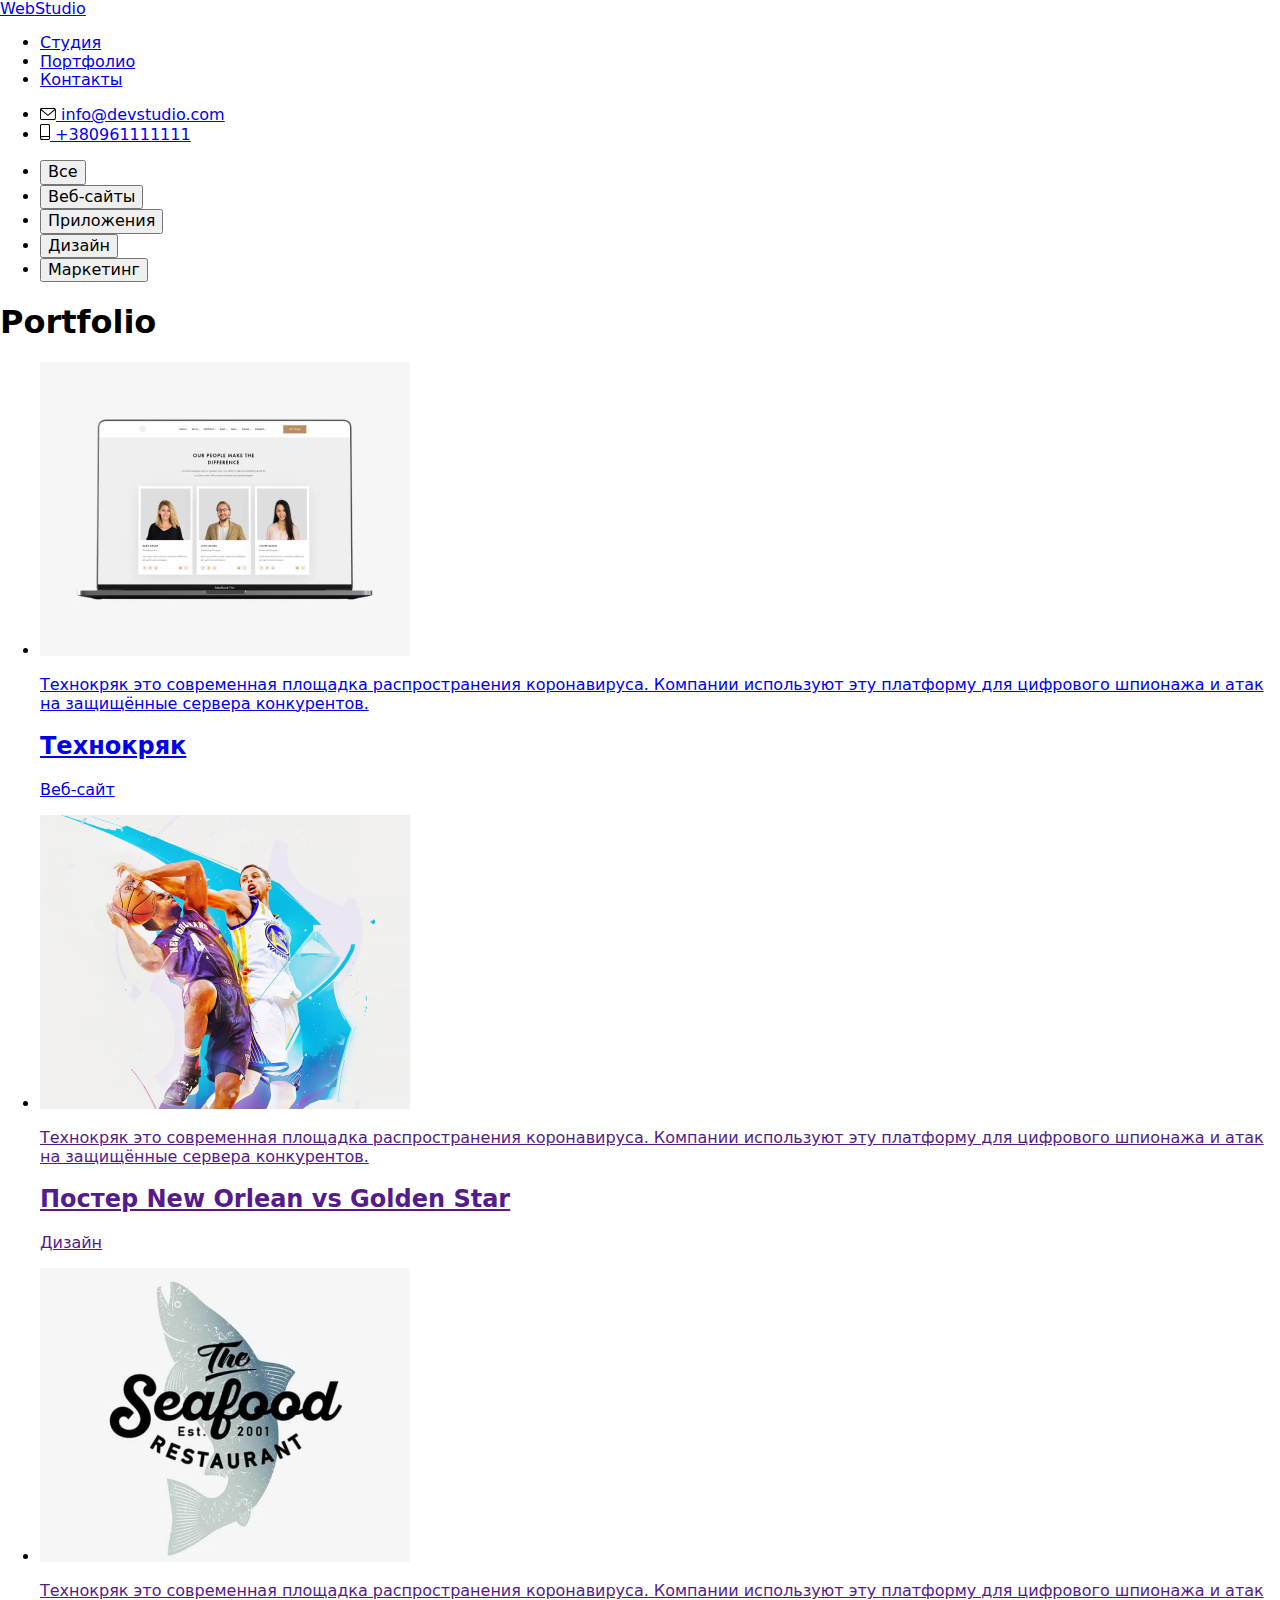
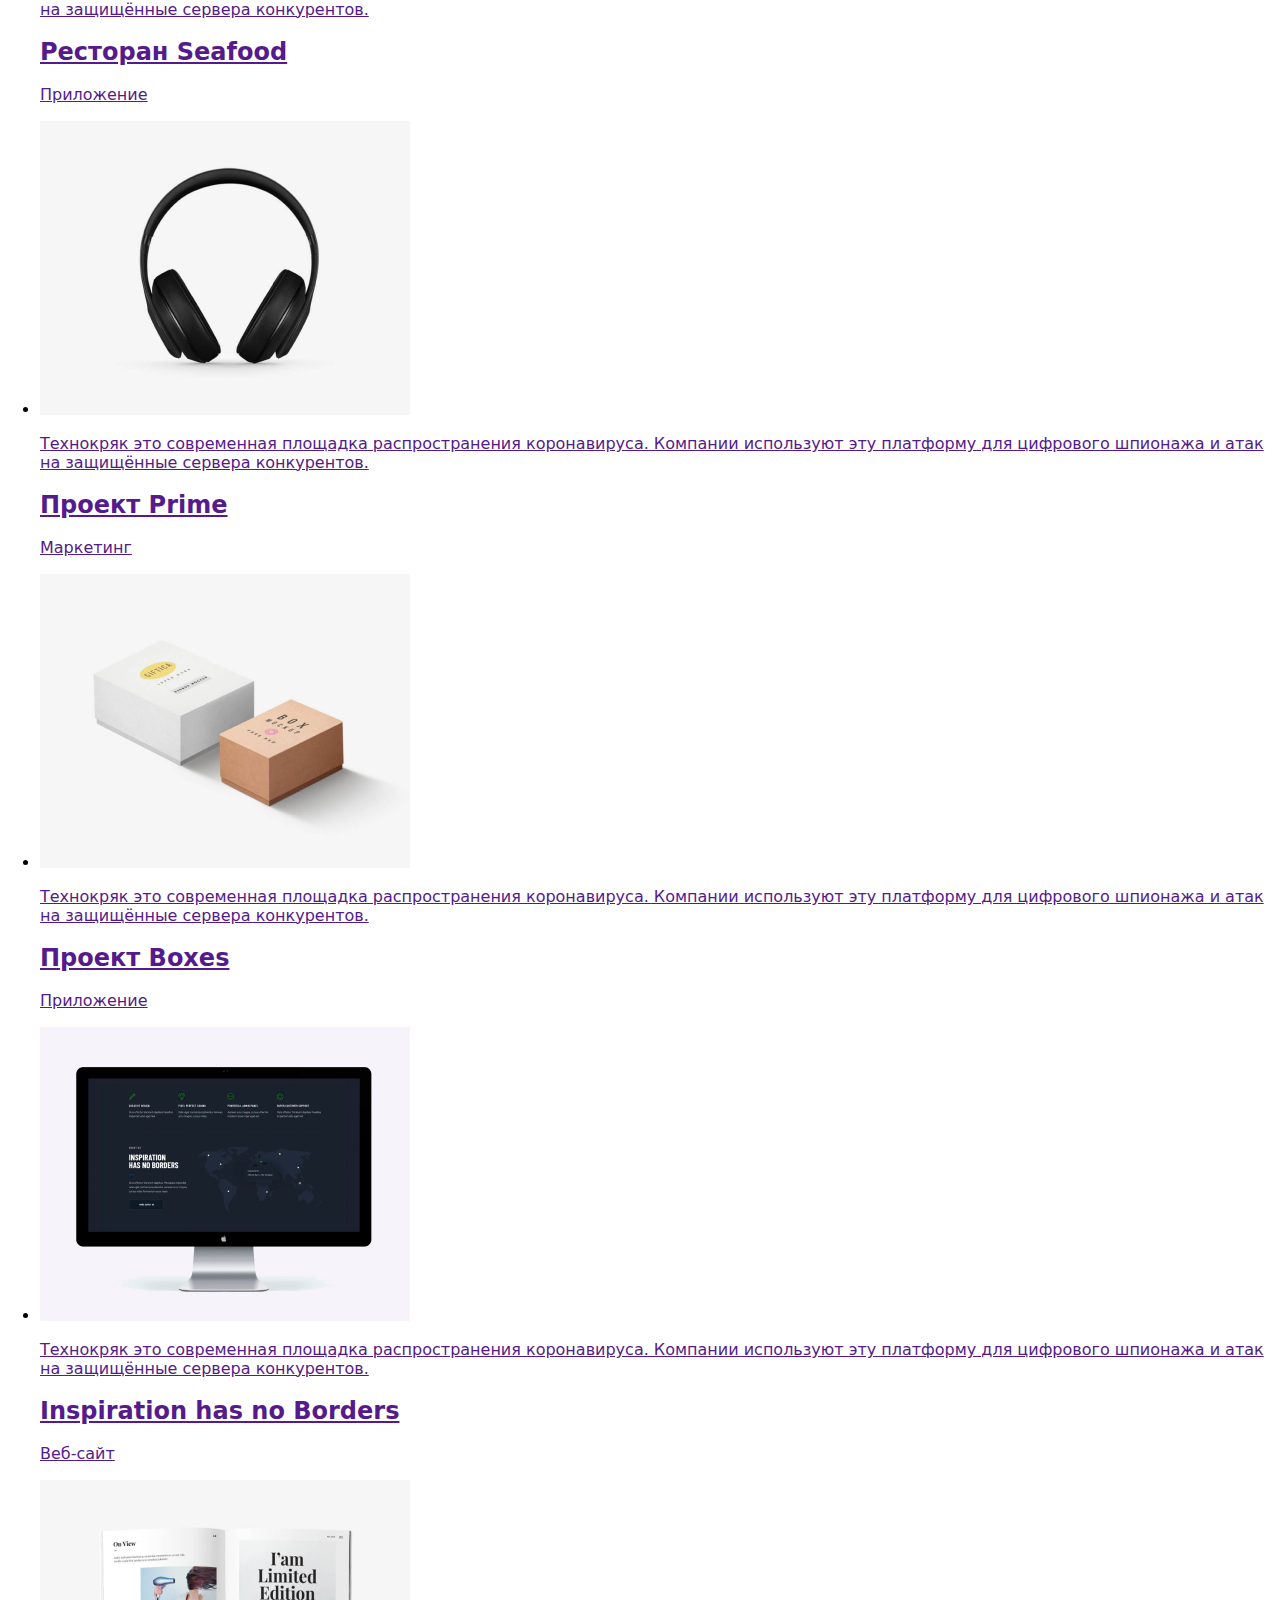
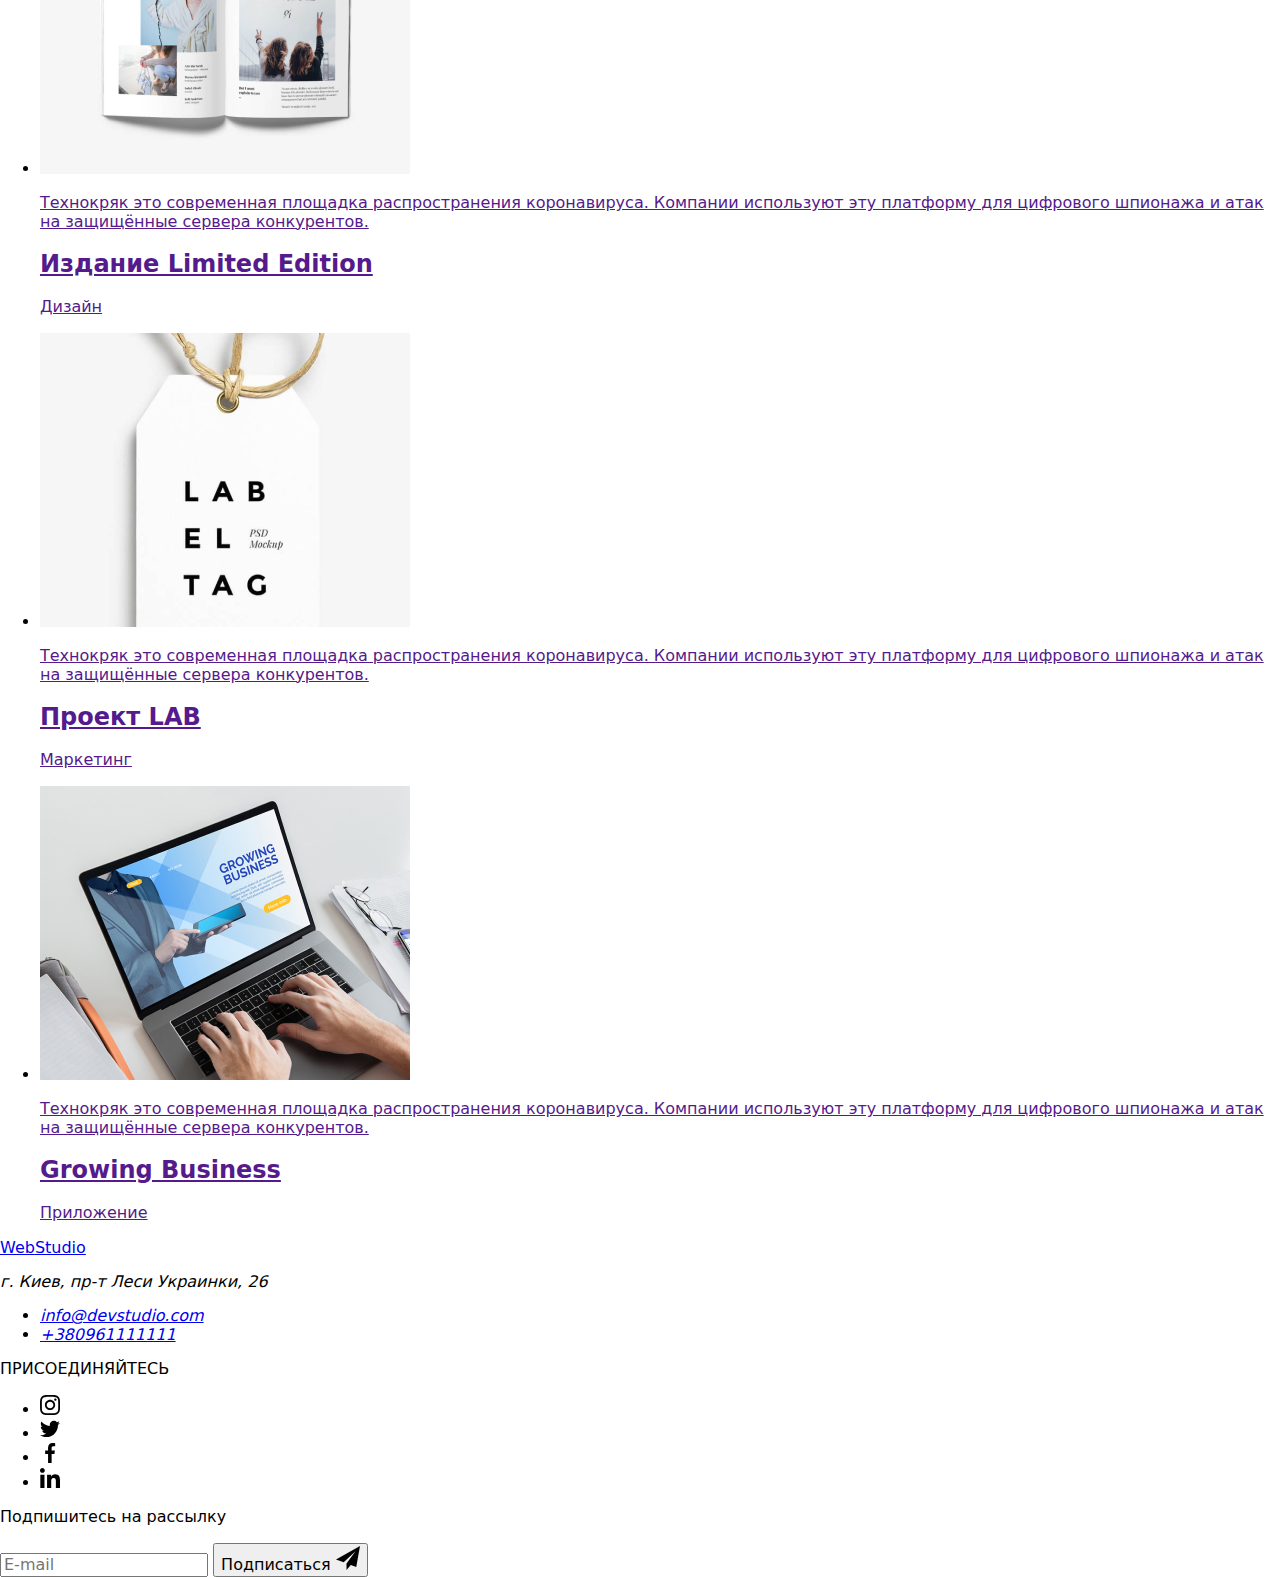
==== commit f33d0f1d: "выполнен рефакторинг css кода используя препроцессор sass" ====
--- a/portfolio.html
+++ b/portfolio.html
@@ -10,7 +10,7 @@
     <title>Portfolio</title> 
     
     <link rel="stylesheet" href="https://cdnjs.cloudflare.com/ajax/libs/modern-normalize/1.0.0/modern-normalize.min.css">
-    <link rel="stylesheet" href="./CSS/style.css">
+    <link rel="stylesheet" href="./css/main.min.css">
     <link rel="preconnect" href="https://fonts.gstatic.com">
     <link href = "https://fonts.googleapis.com/css2?family=Raleway:wght@700&family=Roboto:wght@400;500;700;900&display=swap"
     rel = "stylesheet"/>
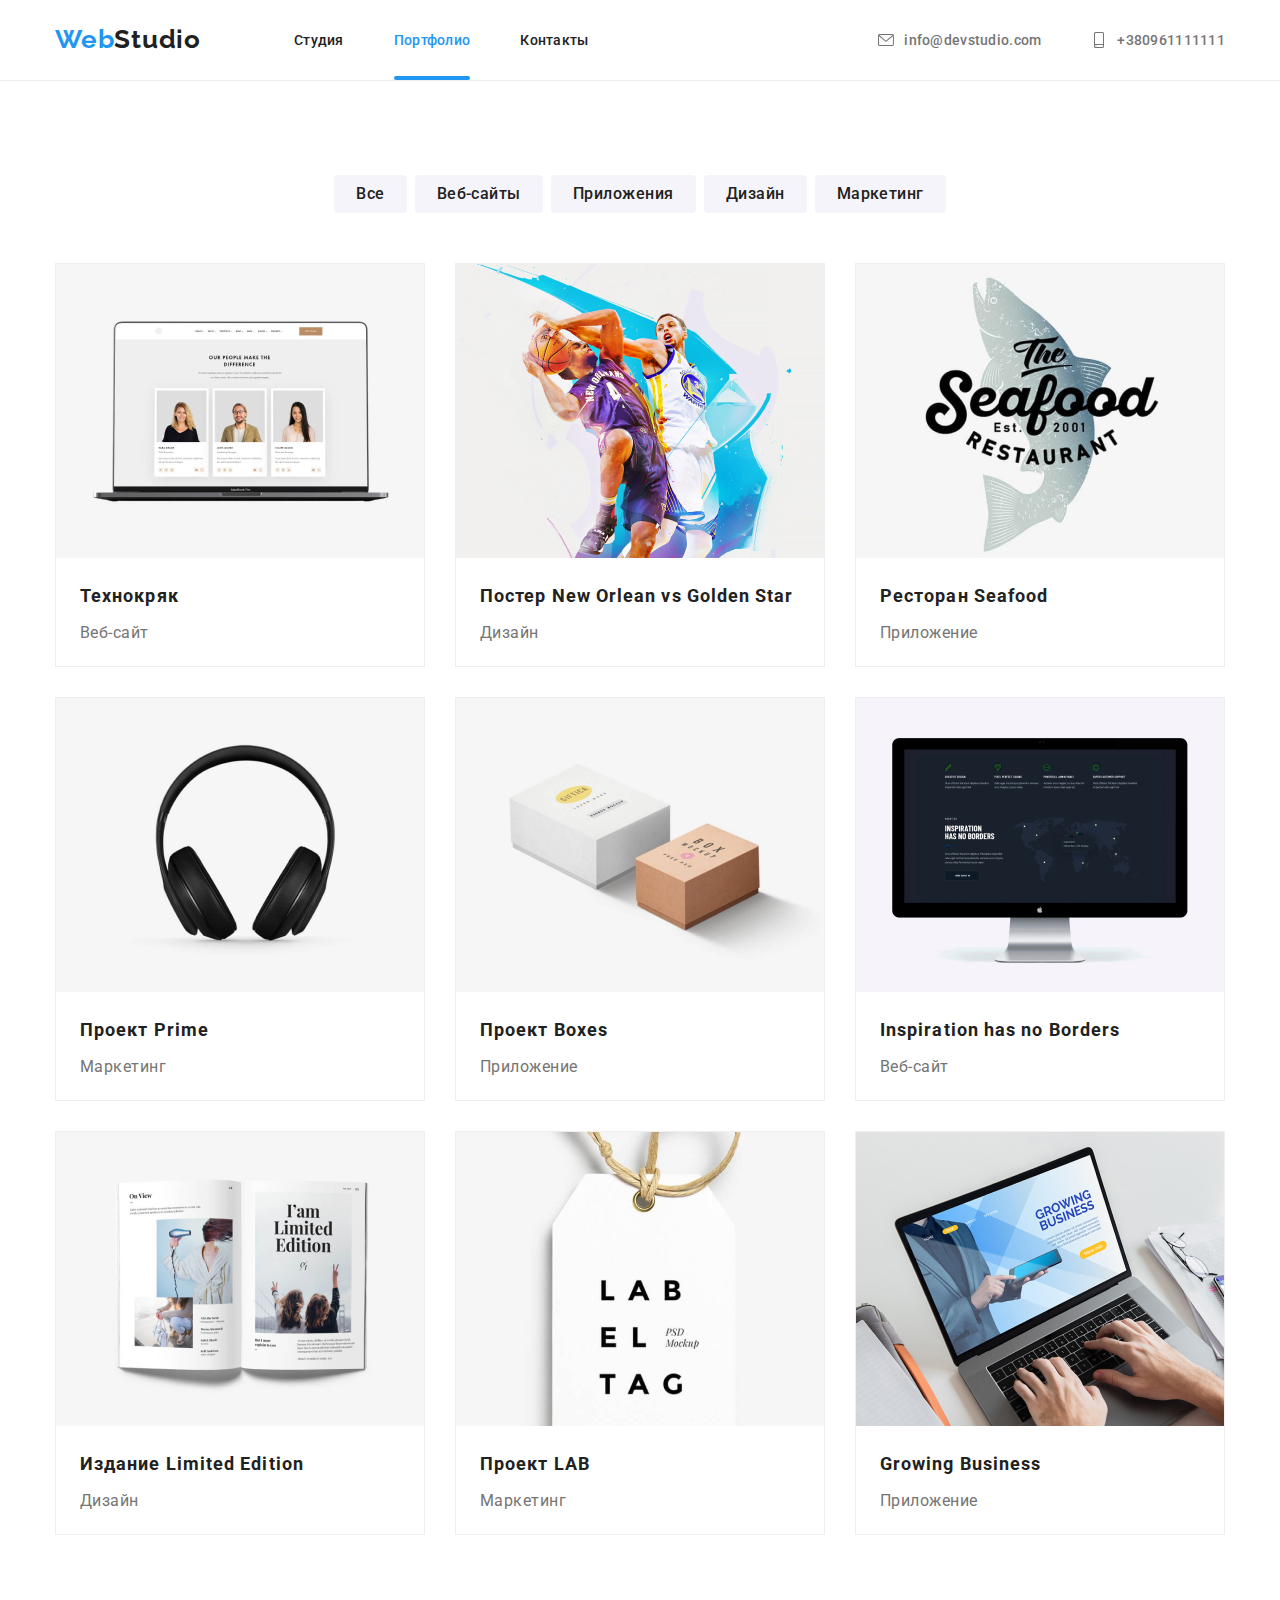
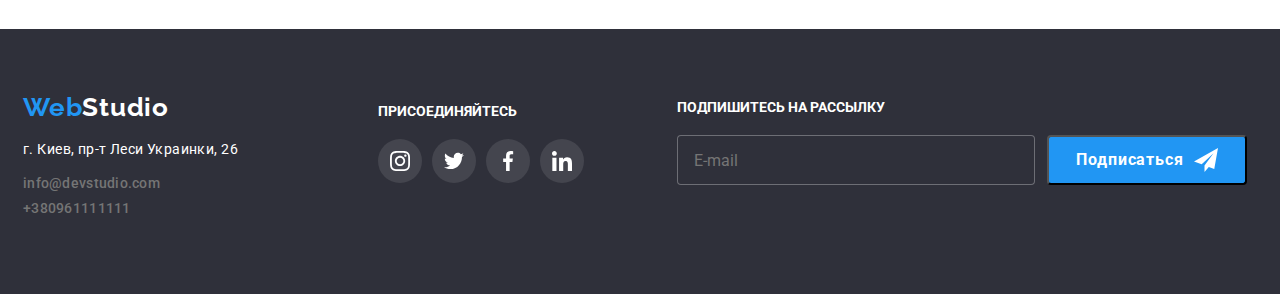
==== commit e62f7806: "изминения в подключении стилей" ====
--- a/portfolio.html
+++ b/portfolio.html
@@ -10,7 +10,7 @@
     <title>Portfolio</title> 
     
     <link rel="stylesheet" href="https://cdnjs.cloudflare.com/ajax/libs/modern-normalize/1.0.0/modern-normalize.min.css">
-    <link rel="stylesheet" href="./css/main.min.css">
+    <link rel="stylesheet" href="./CSS/main.min.css">
     <link rel="preconnect" href="https://fonts.gstatic.com">
     <link href = "https://fonts.googleapis.com/css2?family=Raleway:wght@700&family=Roboto:wght@400;500;700;900&display=swap"
     rel = "stylesheet"/>
@@ -176,7 +176,7 @@
         <div class="container-icon">
         <div class="footer-address">
     <div class="logo-footer">
-    <a  class="logo-footer__logo" href="/"><span class="logo__text--blue">Web</span>Studio</a></div>
+    <a  class="logo-footer__logo" href="/"><span class="logo__text logo__text--blue">Web</span>Studio</a></div>
     <address class="address-footer">
         <p class="address-footer__text">г. Киев, пр-т Леси Украинки, 26</p>
         <ul class="contact-footer">
--- a/CSS/main.min.css
+++ b/CSS/main.min.css
@@ -0,0 +1,2 @@
+.container{width:1200px;padding:0 15px;margin:0 auto}img{display:block}footer{margin:auto;background-color:#2f303a;padding-top:60px;padding-bottom:60px}li{list-style-type:none}a{text-decoration:none}.font{font-family:"Roboto", sans-serif}.a{display:block}.classa{text-decoration:none}.logo{padding-top:24px;padding-bottom:25px;font-family:"Raleway", sans-serif;color:#212121;font-weight:700;font-size:26px;line-height:31px;letter-spacing:0.03em;text-decoration:none}.logo__text--blue{color:#2196f3}.logo-footer__logo{margin:0 auto;font-family:"Raleway", sans-serif;color:white;font-weight:700;font-size:26px;line-height:31px;letter-spacing:0.03em;text-decoration:none}.nav{display:-webkit-box;display:-ms-flexbox;display:flex;-webkit-box-pack:justify;-ms-flex-pack:justify;justify-content:space-between;-webkit-box-align:center;-ms-flex-align:center;align-items:center}.nav .page-header__nav{display:-webkit-box;display:-ms-flexbox;display:flex;-webkit-box-pack:justify;-ms-flex-pack:justify;justify-content:space-between;-webkit-box-align:center;-ms-flex-align:center;align-items:center}.nav .site-nav{display:-webkit-box;display:-ms-flexbox;display:flex;margin-top:0px;margin-bottom:0px;margin-left:93px;padding-left:0px}.nav .site-nav__item{margin-right:50px}.nav .site-nav__item:last-child{margin-right:0px}.nav .site-nav__link{padding-top:32px;padding-bottom:32px;color:#212121;text-decoration:none;font-weight:500;font-size:14px;line-height:16px;letter-spacing:0.02em;position:relative;-webkit-transition:color 250ms cubic-bezier(0.4, 0, 0.2, 1);transition:color 250ms cubic-bezier(0.4, 0, 0.2, 1)}.nav .site-nav__link:hover,.nav .site-nav__link:focus,.nav .site-nav__link:active{color:#2196f3}.nav .site-nav__link--current{color:#2196f3;font-size:14px;text-decoration:none}.nav .site-nav__link::after{content:"";display:block;width:100%;height:4px;background-color:#2196f3;border-radius:2px;position:absolute;left:0;bottom:0;opacity:0;-webkit-transition:opacity 250ms cubic-bezier(0.4, 0, 0.2, 1);transition:opacity 250ms cubic-bezier(0.4, 0, 0.2, 1)}.nav .site-nav__link:hover::after{opacity:1}.nav .site-nav__link:focus::after{opacity:1}.nav .site-nav__link--current::after{opacity:1}.nav .contact{display:-webkit-box;display:-ms-flexbox;display:flex;margin:0px;padding:0px;list-style:none}.nav .contact__email{display:-webkit-box;display:-ms-flexbox;display:flex;-webkit-box-align:center;-ms-flex-align:center;align-items:center;padding-top:32px;padding-bottom:32px;color:#757575;text-decoration:none;font-style:normal;font-weight:500;font-size:14px;padding:0px;line-height:16px;letter-spacing:0.02em;-webkit-transition:color 250ms cubic-bezier(0.4, 0, 0.2, 1);transition:color 250ms cubic-bezier(0.4, 0, 0.2, 1)}.nav .contact__email:focus{color:#2196f3}.nav .contact__email:hover{color:#2196f3}.nav .contact__item:last-child{margin-left:50px}.nav .contact__item:first-child{margin:0 auto}.nav .contact__icon{fill:currentColor;margin-right:10px;width:16px;height:16px}.page-header{border-bottom:1px solid #ececec}.hero{background-color:#2f303a;padding:200px 0;background-image:-webkit-gradient(linear, left top, right top, from(rgba(47,48,58,0.4)), to(rgba(47,48,58,0.4))),url("../IMG/header.jpg");background-image:linear-gradient(to right, rgba(47,48,58,0.4), rgba(47,48,58,0.4)),url("../IMG/header.jpg");background-repeat:no-repeat;background-position:center;background-size:cover;height:600px;max-width:1600px;margin-left:auto;margin-right:auto}.hero .hero__title{text-align:center;margin:0 auto;color:#fff;font-weight:900;font-size:44px;line-height:60px;letter-spacing:0.06em;-webkit-box-align:center;-ms-flex-align:center;align-items:center}.hero__button{display:block;text-align:center;border-radius:4px;border:none;margin:0 auto;margin-top:30px;color:#fff;font-family:inherit;font-weight:700;font-size:16px;width:200px;height:50px;line-height:30px;letter-spacing:0.06em;background-color:#2196f3;cursor:pointer}.features{padding-top:94px;padding-bottom:94px}.features__list{display:-webkit-box;display:-ms-flexbox;display:flex;padding-left:0px;list-style:none;margin:0px}.features__item{width:270px}.features__item:not(:last-child){margin-right:30px}.features__icon{display:-webkit-box;display:-ms-flexbox;display:flex;width:270px;height:120px;border-radius:4px;background-color:#f5f4fa;margin-bottom:30px;-webkit-box-pack:center;-ms-flex-pack:center;justify-content:center;-webkit-box-align:center;-ms-flex-align:center;align-items:center}.features__svg{width:65.32px;height:70px}.features__title{margin-top:0px;margin-bottom:0px;color:#212121;font-weight:bold;font-size:14px;line-height:16px;letter-spacing:0.03em;text-transform:uppercase}.features__about{margin-top:10px;margin-bottom:0px;color:#757575;font-weight:normal;font-size:14px;line-height:24px;letter-spacing:0.03em}.work{padding-bottom:94px}.work .work__title{text-align:center;margin-bottom:50px;margin:0 auto;margin-bottom:50px;color:#212121;font-weight:700;font-size:36px;line-height:42.19px;letter-spacing:0.03em;-webkit-box-align:center;-ms-flex-align:center;align-items:center}.work .work__list{display:-webkit-box;display:-ms-flexbox;display:flex;padding-left:0px;padding-right:0px;margin:0px}.work .work__item:not(:last-child){margin-right:30px;list-style:none}.work .work__image{position:relative}.work .work__overlay{content:"";position:absolute;bottom:0;width:100%;height:70px;text-align:center;font-weight:700;line-height:1.14;font-size:14px;text-transform:uppercase;padding-top:27px;color:#fff;background-color:rgba(47,48,58,0.8)}.work .work__about{margin-bottom:0px;margin-top:0px;padding:0px}.section-comand{padding-top:94px;padding-bottom:94px;background-color:#f5f4fa}.section-comand__title{text-align:center;margin-bottom:50px;margin:0 auto;margin-bottom:50px}.section-comand__list{display:-webkit-box;display:-ms-flexbox;display:flex;padding:0px;margin:0 auto}.section-comand__list .section-comand__item{-webkit-box-shadow:0px 2px 1px 0px rgba(0,0,0,0.2),0px 1px 1px 0px rgba(0,0,0,0.14),0px 1px 3px 0px rgba(0,0,0,0.12);box-shadow:0px 2px 1px 0px rgba(0,0,0,0.2),0px 1px 1px 0px rgba(0,0,0,0.14),0px 1px 3px 0px rgba(0,0,0,0.12);border-radius:3px;max-width:270px;background-color:#fff}.section-comand__list .section-comand__item:not(:last-child){margin-right:30px}.section-comand__name{text-align:center;margin-bottom:10px;margin-top:0px;color:#212121;font-weight:500;font-size:16px;line-height:18.75px;letter-spacing:0.03em;-webkit-box-align:center;-ms-flex-align:center;align-items:center}.section-comand__profession{text-align:center;margin:0 auto}.section-comand__profession{color:#757575;font-weight:400;font-size:16px;line-height:18.75px;letter-spacing:0.03em;-webkit-box-align:center;-ms-flex-align:center;align-items:center}.section-comand__worker{padding:30px 20px}.clients{padding-top:94px;padding-bottom:94px}.clients__title{text-align:center;color:#212121;font-weight:700;font-size:36px;line-height:42.19px;letter-spacing:0.03em}.clients__list{display:-webkit-box;display:-ms-flexbox;display:flex;margin:50px -15px 0;-ms-flex-wrap:wrap;flex-wrap:wrap;padding:0px}.clients__item{height:90px;width:170px;display:-webkit-box;display:-ms-flexbox;display:flex;border-radius:4px;height:90px;width:170px;margin:0px 15px;-webkit-box-pack:center;-ms-flex-pack:center;justify-content:center}.clients__svg{fill:currentColor}.clients__link{color:#afb1b8;display:-webkit-box;display:-ms-flexbox;display:flex;border:1px solid #afb1b8;border-radius:4px;height:100%;width:100%;-webkit-box-align:center;-ms-flex-align:center;align-items:center;-webkit-box-pack:center;-ms-flex-pack:center;justify-content:center}.clients__link:hover{color:#2196f3;border-color:#2196f3}.container-icon{display:-webkit-box;display:-ms-flexbox;display:flex;-webkit-box-align:baseline;-ms-flex-align:baseline;align-items:baseline}.container-footer{display:-webkit-box;display:-ms-flexbox;display:flex;-webkit-box-pack:center;-ms-flex-pack:center;justify-content:center}.logo-footer__logo{margin:0 auto;font-family:"Raleway", sans-serif;color:white;font-weight:700;font-size:26px;line-height:31px;letter-spacing:0.03em;text-decoration:none}.footer-address{margin-top:20px;margin:0 auto;margin-bottom:9px;margin-right:70px}.address-footer__text{color:#fff;font-weight:400;font-style:normal;font-size:14px;line-height:24px;letter-spacing:0.03em}.contact-footer{margin:0px;padding:0px;list-style:none}.contact-footer__item:last-child{margin-left:50px}.contact-footer__item:last-child:first-child{margin:0 auto}.contact-footer__email{display:block;-webkit-box-align:center;-ms-flex-align:center;align-items:center;padding-top:32px;padding-bottom:32px;color:#757575;text-decoration:none;font-style:normal;font-weight:500;font-size:14px;padding:0px;line-height:16px;letter-spacing:0.02em;-webkit-transition:color 250ms cubic-bezier(0.4, 0, 0.2, 1);transition:color 250ms cubic-bezier(0.4, 0, 0.2, 1)}.contact-footer__email:focus{color:#2196f3}.contact-footer__email:hover{color:#2196f3}.contact-footer__email:first-child{margin-bottom:9px}.social{margin:0px;margin-left:70px}.social__item{margin-right:10px;margin:0px;padding:0px;margin-right:10px}.social__item:last-child{margin-right:0px}.social__title{display:inline-block;margin-bottom:20px;font-weight:700;font-size:14px;line-height:16.4px;text-transform:uppercase;color:#fff}.social__list{padding:0px;margin:0px;display:-webkit-box;display:-ms-flexbox;display:flex;-webkit-box-pack:justify;-ms-flex-pack:justify;justify-content:space-between}.social__icon{fill:#fff}.social__link{background-color:rgba(255,255,255,0.1);border-radius:50%;width:44px;height:44px;display:-webkit-box;display:-ms-flexbox;display:flex;-webkit-box-pack:center;-ms-flex-pack:center;justify-content:center;-webkit-box-align:center;-ms-flex-align:center;align-items:center;-webkit-transition:background-color 250ms cubic-bezier(0.4, 0, 0.2, 1);transition:background-color 250ms cubic-bezier(0.4, 0, 0.2, 1)}.social__link:focus{background-color:#2196f3}.social__link:hover{background-color:#2196f3}.textsocial{display:block;margin:0px}.social-list__icon{display:-webkit-box;display:-ms-flexbox;display:flex;margin:0px;padding:0px;-webkit-box-pack:center;-ms-flex-pack:center;justify-content:center;text-align:center;margin-top:16px}.social-icon-comand{width:20px;height:20px}.social-list__link{margin:0px;padding:0px;display:-webkit-box;display:-ms-flexbox;display:flex;width:44px;height:44px;fill:#afb1b8;-webkit-box-pack:center;-ms-flex-pack:center;justify-content:center;-webkit-box-align:center;-ms-flex-align:center;align-items:center;border-radius:50%;-webkit-transition:fill 250ms cubic-bezier(0.4, 0, 0.2, 1);transition:fill 250ms cubic-bezier(0.4, 0, 0.2, 1);-webkit-transition:background-color 250ms cubic-bezier(0.4, 0, 0.2, 1);transition:background-color 250ms cubic-bezier(0.4, 0, 0.2, 1)}.social-list__link:focus{fill:#fff;background-color:#2196f3;border-radius:50%}.social-list__link:hover{fill:#fff;background-color:#2196f3}.social-list__item{margin:0px;padding:0px;margin-right:10px}.container-icon{display:-webkit-box;display:-ms-flexbox;display:flex;-webkit-box-align:baseline;-ms-flex-align:baseline;align-items:baseline}.mailing-box{margin:10px;width:570px;margin-left:93px}.mailing-box .mailing-box__tittle{margin-bottom:20px;font-weight:700;font-size:14px;line-height:16.4px;text-transform:uppercase;color:#fff;margin:auto;margin-bottom:20px}.mailing-box .mailing-box__mail{display:-webkit-box;display:-ms-flexbox;display:flex;-webkit-box-pack:justify;-ms-flex-pack:justify;justify-content:space-between}.mailing-box .mailing-box__input{color:#fff;padding-left:16px;width:358px;height:50px;border:1px solid rgba(255,255,255,0.3);background-color:#2f303a;border-radius:4px}.mailing-box .mailing-box__button{display:-webkit-box;display:-ms-flexbox;display:flex;width:200px;height:50px;background-color:#2196f3;color:#fff;font-weight:700;font-size:16px;line-height:30px;letter-spacing:0.06em;-webkit-box-align:center;-ms-flex-align:center;align-items:center;-webkit-box-pack:center;-ms-flex-pack:center;justify-content:center;border-radius:4px}.mailing-box .mailing-box__icon{fill:#fff;margin-left:10px;text-align:center}.backdrop{overflow:scroll;position:fixed;top:0px;left:0px;width:100%;height:100%;background-color:rgba(0,0,0,0.2);-webkit-transition:opacity 250ms cubic-bezier(0.4, 0, 0.2, 1);transition:opacity 250ms cubic-bezier(0.4, 0, 0.2, 1)}.backdrop .modal{overflow:hidden;position:absolute;top:50%;left:50%;-webkit-transform:translate(-50%, -50%);transform:translate(-50%, -50%);width:528px;background-color:#fff;padding:40px;height:581px;overflow-y:auto;border-radius:4px;-webkit-box-shadow:0px 2px 1px 0px rgba(0,0,0,0.2),0px 1px 1px 0px rgba(0,0,0,0.14),0px 1px 3px 0px rgba(0,0,0,0.12);box-shadow:0px 2px 1px 0px rgba(0,0,0,0.2),0px 1px 1px 0px rgba(0,0,0,0.14),0px 1px 3px 0px rgba(0,0,0,0.12)}.backdrop .modal__svg--close{position:absolute}.backdrop .modal__form--close{position:absolute;right:8px;top:8px;display:-webkit-box;display:-ms-flexbox;display:flex;-webkit-box-align:center;-ms-flex-align:center;align-items:center;-webkit-box-pack:center;-ms-flex-pack:center;justify-content:center;width:30px;height:30px;margin-left:auto;border:1px solid rgba(0,0,0,0.1);border-radius:50%;cursor:pointer}.backdrop .modal__form--close:hover{fill:#2196f3}.backdrop .modal__title{margin:0px;text-align:center;font-family:"Roboto", sans-serif;font-style:normal;font-weight:700;color:#212121;font-size:20px;line-height:23.44px;letter-spacing:0.03em}.backdrop .form-modal__name{position:relative;margin-top:10px;margin-bottom:4px;display:-webkit-box;display:-ms-flexbox;display:flex;-webkit-box-orient:vertical;-webkit-box-direction:normal;-ms-flex-direction:column;flex-direction:column;text-align:start;font-family:"Roboto", sans-serif;font-weight:400;font-style:normal;font-size:12px;letter-spacing:00.01em;line-height:14px;color:#757575;letter-spacing:0.04em}.backdrop .form-modal__input{padding-left:45px;width:448px;height:40px;border:1px solid rgba(33,33,33,0.2);-webkit-transition:border 250ms cubic-bezier(0.4, 0, 0.2, 1);transition:border 250ms cubic-bezier(0.4, 0, 0.2, 1);border-radius:4px;cursor:pointer}.backdrop .form-modal__input:focus{outline:none;border-color:#2196f3}.backdrop .form-modal__input:focus+.form-modal__svg{fill:#2196f3}.backdrop .form-modal__icon{position:relative}.backdrop .form-modal__svg{padding:0px;position:absolute;left:15px;top:13px}.backdrop .checkbox-mailing-main{margin-bottom:30px}.backdrop .checkbox-mailing-main label{display:-webkit-box;display:-ms-flexbox;display:flex;margin-top:30px}.backdrop .form-modal__comentar{margin-bottom:27px;padding:12px 16px;width:448px;height:120px;resize:none;border:1px solid rgba(33,33,33,0.2);-webkit-transition:border 250ms cubic-bezier(0.4, 0, 0.2, 1);transition:border 250ms cubic-bezier(0.4, 0, 0.2, 1);border-radius:4px;cursor:text}.backdrop .form-modal__comentar:focus{outline:none;border-color:#2196f3}.backdrop .check a{text-decoration:underline}.backdrop .check{display:-webkit-box;display:-ms-flexbox;display:flex;-webkit-box-align:center;-ms-flex-align:center;align-items:center;font-family:"Roboto", sans-serif;font-weight:400;color:#757575;font-size:14px;line-height:1;letter-spacing:0.03em;cursor:pointer}.backdrop .check-input{position:absolute;visibility:hidden;opacity:0;height:1px;width:1px}.backdrop .check-mark{position:relative;display:block;height:18px;width:18px;margin-right:10px;border:1px solid rgba(33,33,33,0.2);border-radius:4px}.backdrop .check-mark svg{opacity:0;top:0;left:0;-webkit-transition:0.3s ease-in-out;transition:0.3s ease-in-out}.backdrop .check-input:checked ~ .check-mark{border-color:transparent}.backdrop .check-input:checked ~ .check-mark>svg{opacity:1}.backdrop .button-form{margin:auto;margin-top:30px;display:table;font-weight:700;font-size:16px;border:none;letter-spacing:00.06em;width:200px;height:50px;color:#fff;background-color:#2196f3;-webkit-box-shadow:0px 4px 4px 0px rgba(0,0,0,0.15);box-shadow:0px 4px 4px 0px rgba(0,0,0,0.15);-webkit-transition:-webkit-box-shadow 250ms cubic-bezier(0.4, 0, 0.2, 1);transition:-webkit-box-shadow 250ms cubic-bezier(0.4, 0, 0.2, 1);transition:box-shadow 250ms cubic-bezier(0.4, 0, 0.2, 1);transition:box-shadow 250ms cubic-bezier(0.4, 0, 0.2, 1), -webkit-box-shadow 250ms cubic-bezier(0.4, 0, 0.2, 1);border-radius:4px;cursor:pointer}.backdrop.is-hidden{visibility:hidden;opacity:0;pointer-events:none}.menu-box{padding-top:94px}.menu__list{display:-webkit-box;display:-ms-flexbox;display:flex;-webkit-box-pack:center;-ms-flex-pack:center;justify-content:center;margin:0px;padding-left:0px}.menu__item{margin-right:8px}.menu__item:last-child{margin-right:0px}.menu__button{border-radius:4px;border:none;padding:6px 22px;-webkit-transition:-webkit-box-shadow 250ms cubic-bezier(0.4, 0, 0.2, 1);transition:-webkit-box-shadow 250ms cubic-bezier(0.4, 0, 0.2, 1);transition:box-shadow 250ms cubic-bezier(0.4, 0, 0.2, 1);transition:box-shadow 250ms cubic-bezier(0.4, 0, 0.2, 1), -webkit-box-shadow 250ms cubic-bezier(0.4, 0, 0.2, 1);font-family:"Roboto", sans-serif;color:#212121;background-color:#f5f4fa;font-weight:500;font-size:16px;line-height:26px;letter-spacing:0.03em;-webkit-box-align:center;-ms-flex-align:center;align-items:center}.menu__button:focus{background-color:#2196f3;color:#fff;-webkit-box-shadow:0px 2px 2px 0px rgba(0,0,0,0.12),0px 1px 2px 0px rgba(0,0,0,0.08),0px 3px 1px 0px rgba(0,0,0,0.1);box-shadow:0px 2px 2px 0px rgba(0,0,0,0.12),0px 1px 2px 0px rgba(0,0,0,0.08),0px 3px 1px 0px rgba(0,0,0,0.1)}.menu__button:hover{background-color:#2196f3;color:#fff;-webkit-box-shadow:0px 2px 2px 0px rgba(0,0,0,0.12),0px 1px 2px 0px rgba(0,0,0,0.08),0px 3px 1px 0px rgba(0,0,0,0.1);box-shadow:0px 2px 2px 0px rgba(0,0,0,0.12),0px 1px 2px 0px rgba(0,0,0,0.08),0px 3px 1px 0px rgba(0,0,0,0.1)}.portfolio__list{display:-webkit-box;display:-ms-flexbox;display:flex;-ms-flex-wrap:wrap;flex-wrap:wrap;padding-left:0px;padding-right:0px;margin-top:50px;margin-bottom:0px;margin-bottom:94px}.portfolio__list .portfolio__item{width:370px;height:404px;margin-right:30px;margin-bottom:30px;-webkit-transition:-webkit-box-shadow 250ms cubic-bezier(0.4, 0, 0.2, 1);transition:-webkit-box-shadow 250ms cubic-bezier(0.4, 0, 0.2, 1);transition:box-shadow 250ms cubic-bezier(0.4, 0, 0.2, 1);transition:box-shadow 250ms cubic-bezier(0.4, 0, 0.2, 1), -webkit-box-shadow 250ms cubic-bezier(0.4, 0, 0.2, 1)}.portfolio__list .portfolio__item:hover{-webkit-box-shadow:1px 4px 6px 0px rgba(0,0,0,0.16),0px 4px 4px 0px rgba(0,0,0,0.06),0px 1px 1px 0px rgba(0,0,0,0.12);box-shadow:1px 4px 6px 0px rgba(0,0,0,0.16),0px 4px 4px 0px rgba(0,0,0,0.06),0px 1px 1px 0px rgba(0,0,0,0.12)}.portfolio__list .portfolio__item:nth-last-child(-n+3){margin-bottom:0}.portfolio__list .portfolio__item:nth-child(3n){margin-right:0}.portfolio__list .portfolio__poster{padding-top:20px;padding-right:24px;padding-bottom:20px;padding-left:24px}.portfolio__list .portfolio__card{position:relative;overflow:hidden}.portfolio__list .portfolio__overlay{position:absolute;top:0;left:0;width:100%;height:100%;-webkit-transform:translateY(100%);transform:translateY(100%);color:#fff;padding:63px 24px;line-height:1.55;font-size:18px;bottom:0px;background-color:#2196f3;-webkit-transition:-webkit-transform 250ms cubic-bezier(0.4, 0, 0.2, 1);transition:-webkit-transform 250ms cubic-bezier(0.4, 0, 0.2, 1);transition:transform 250ms cubic-bezier(0.4, 0, 0.2, 1);transition:transform 250ms cubic-bezier(0.4, 0, 0.2, 1), -webkit-transform 250ms cubic-bezier(0.4, 0, 0.2, 1)}.portfolio__list .portfolio__item:hover .portfolio__overlay{-webkit-transform:translateY(0);transform:translateY(0);cursor:pointer}.portfolio__list .box-portfolio__item:focus .portfolio__overlay{-webkit-transform:translateY(0);transform:translateY(0)}.portfolio__list .portfolio__item{border:1px solid #eee}.portfolio__list .portfolio__text--overlay{margin:0px}.portfolio__list .portfolio__name{margin:0px;margin-bottom:4px;color:#212121;font-weight:700;font-size:18px;line-height:36px;letter-spacing:0.06em;text-decoration:none}.portfolio__list .portfolio__about{margin:0px;color:#757575;font-weight:400;font-size:16px;line-height:30px;letter-spacing:0.03em}.visually-hidden__title{position:absolute;width:1px;height:1px;margin:-1px;border:0;padding:0;clip:rect(0 0 0 0);overflow:hidden}
+/*# sourceMappingURL=main.min.css.map */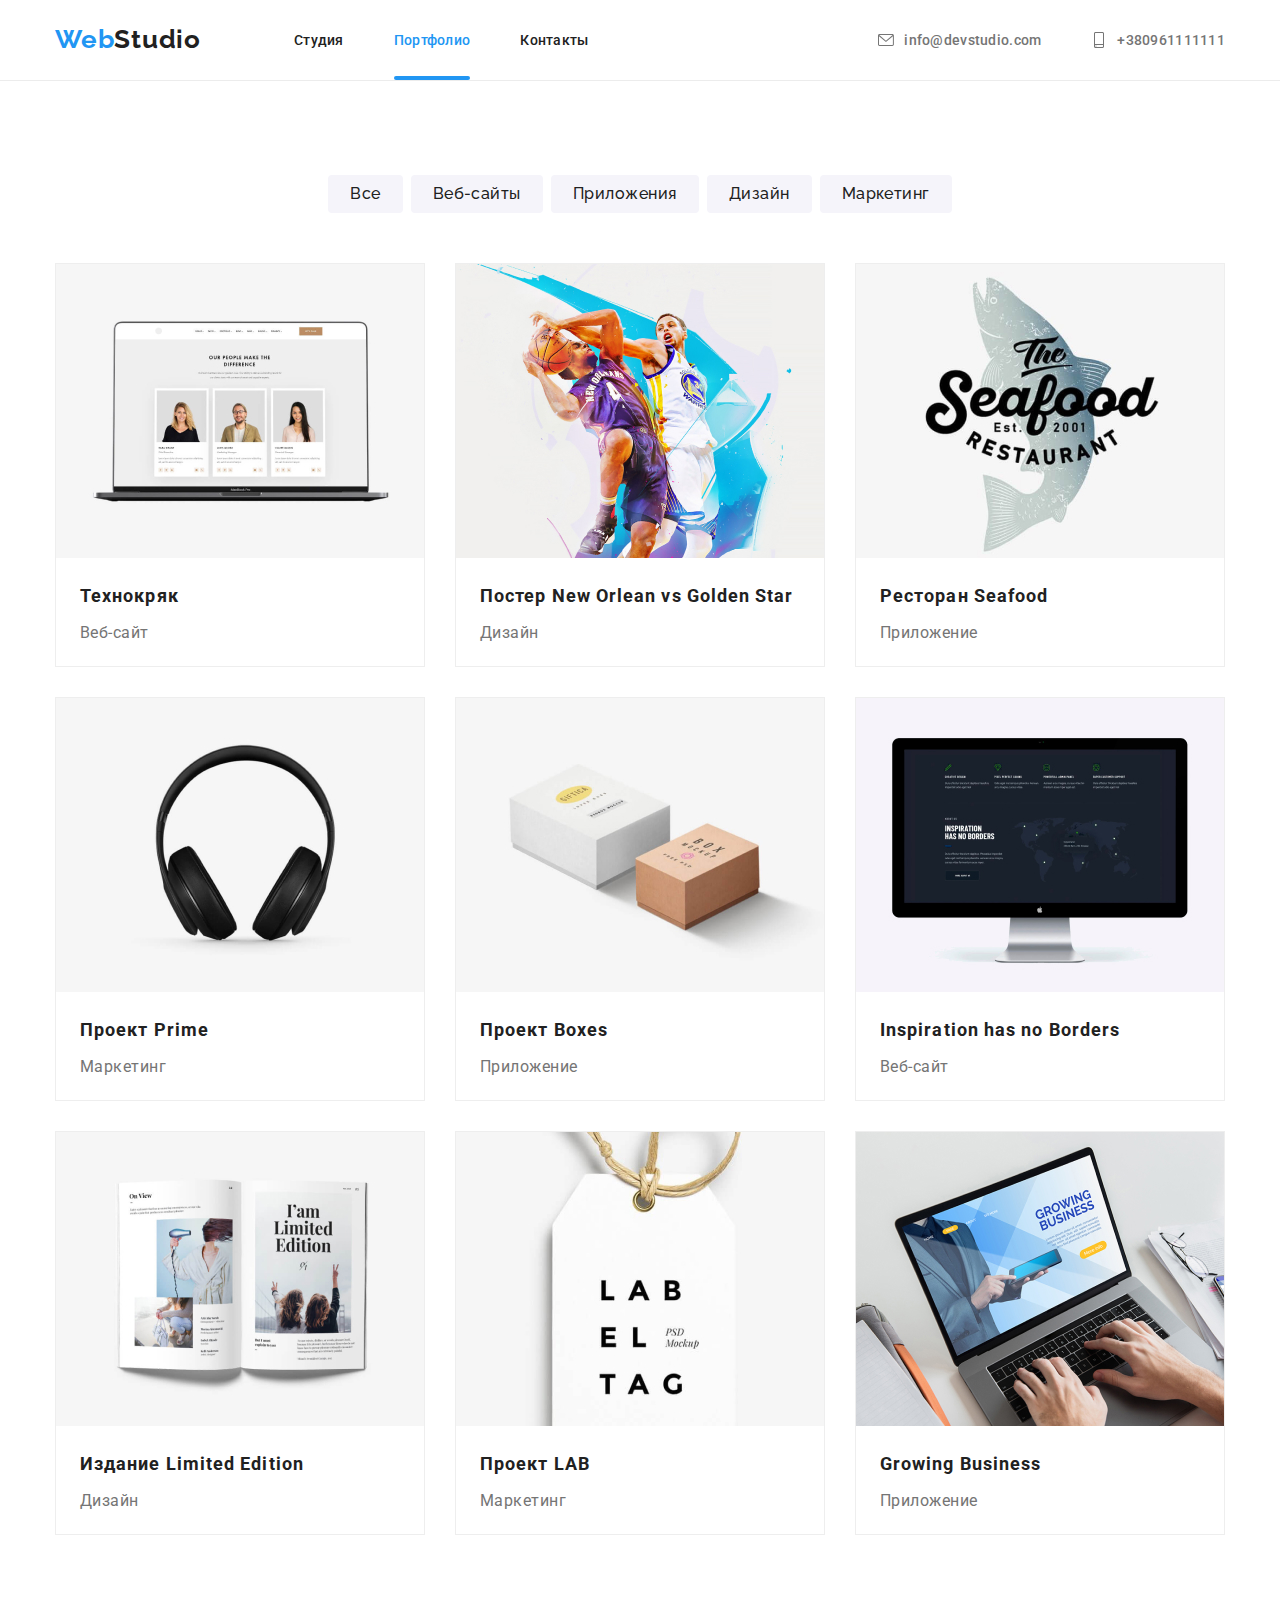
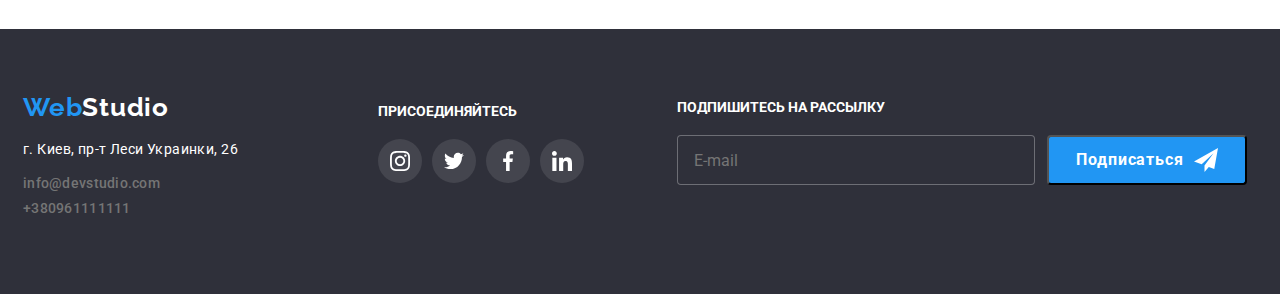
==== commit 0cc127ca: "создала группу шрифтов в переменных" ====
--- a/portfolio.html
+++ b/portfolio.html
@@ -10,11 +10,10 @@
     <title>Portfolio</title> 
     
     <link rel="stylesheet" href="https://cdnjs.cloudflare.com/ajax/libs/modern-normalize/1.0.0/modern-normalize.min.css">
-    <link rel="stylesheet" href="./CSS/main.min.css">
     <link rel="preconnect" href="https://fonts.gstatic.com">
     <link href = "https://fonts.googleapis.com/css2?family=Raleway:wght@700&family=Roboto:wght@400;500;700;900&display=swap"
     rel = "stylesheet"/>
-    
+    <link rel="stylesheet" href="./CSS/main.min.css">
 </head>
 <body class="font">
 
--- a/CSS/main.min.css
+++ b/CSS/main.min.css
@@ -1,2 +1,2 @@
-.container{width:1200px;padding:0 15px;margin:0 auto}img{display:block}footer{margin:auto;background-color:#2f303a;padding-top:60px;padding-bottom:60px}li{list-style-type:none}a{text-decoration:none}.font{font-family:"Roboto", sans-serif}.a{display:block}.classa{text-decoration:none}.logo{padding-top:24px;padding-bottom:25px;font-family:"Raleway", sans-serif;color:#212121;font-weight:700;font-size:26px;line-height:31px;letter-spacing:0.03em;text-decoration:none}.logo__text--blue{color:#2196f3}.logo-footer__logo{margin:0 auto;font-family:"Raleway", sans-serif;color:white;font-weight:700;font-size:26px;line-height:31px;letter-spacing:0.03em;text-decoration:none}.nav{display:-webkit-box;display:-ms-flexbox;display:flex;-webkit-box-pack:justify;-ms-flex-pack:justify;justify-content:space-between;-webkit-box-align:center;-ms-flex-align:center;align-items:center}.nav .page-header__nav{display:-webkit-box;display:-ms-flexbox;display:flex;-webkit-box-pack:justify;-ms-flex-pack:justify;justify-content:space-between;-webkit-box-align:center;-ms-flex-align:center;align-items:center}.nav .site-nav{display:-webkit-box;display:-ms-flexbox;display:flex;margin-top:0px;margin-bottom:0px;margin-left:93px;padding-left:0px}.nav .site-nav__item{margin-right:50px}.nav .site-nav__item:last-child{margin-right:0px}.nav .site-nav__link{padding-top:32px;padding-bottom:32px;color:#212121;text-decoration:none;font-weight:500;font-size:14px;line-height:16px;letter-spacing:0.02em;position:relative;-webkit-transition:color 250ms cubic-bezier(0.4, 0, 0.2, 1);transition:color 250ms cubic-bezier(0.4, 0, 0.2, 1)}.nav .site-nav__link:hover,.nav .site-nav__link:focus,.nav .site-nav__link:active{color:#2196f3}.nav .site-nav__link--current{color:#2196f3;font-size:14px;text-decoration:none}.nav .site-nav__link::after{content:"";display:block;width:100%;height:4px;background-color:#2196f3;border-radius:2px;position:absolute;left:0;bottom:0;opacity:0;-webkit-transition:opacity 250ms cubic-bezier(0.4, 0, 0.2, 1);transition:opacity 250ms cubic-bezier(0.4, 0, 0.2, 1)}.nav .site-nav__link:hover::after{opacity:1}.nav .site-nav__link:focus::after{opacity:1}.nav .site-nav__link--current::after{opacity:1}.nav .contact{display:-webkit-box;display:-ms-flexbox;display:flex;margin:0px;padding:0px;list-style:none}.nav .contact__email{display:-webkit-box;display:-ms-flexbox;display:flex;-webkit-box-align:center;-ms-flex-align:center;align-items:center;padding-top:32px;padding-bottom:32px;color:#757575;text-decoration:none;font-style:normal;font-weight:500;font-size:14px;padding:0px;line-height:16px;letter-spacing:0.02em;-webkit-transition:color 250ms cubic-bezier(0.4, 0, 0.2, 1);transition:color 250ms cubic-bezier(0.4, 0, 0.2, 1)}.nav .contact__email:focus{color:#2196f3}.nav .contact__email:hover{color:#2196f3}.nav .contact__item:last-child{margin-left:50px}.nav .contact__item:first-child{margin:0 auto}.nav .contact__icon{fill:currentColor;margin-right:10px;width:16px;height:16px}.page-header{border-bottom:1px solid #ececec}.hero{background-color:#2f303a;padding:200px 0;background-image:-webkit-gradient(linear, left top, right top, from(rgba(47,48,58,0.4)), to(rgba(47,48,58,0.4))),url("../IMG/header.jpg");background-image:linear-gradient(to right, rgba(47,48,58,0.4), rgba(47,48,58,0.4)),url("../IMG/header.jpg");background-repeat:no-repeat;background-position:center;background-size:cover;height:600px;max-width:1600px;margin-left:auto;margin-right:auto}.hero .hero__title{text-align:center;margin:0 auto;color:#fff;font-weight:900;font-size:44px;line-height:60px;letter-spacing:0.06em;-webkit-box-align:center;-ms-flex-align:center;align-items:center}.hero__button{display:block;text-align:center;border-radius:4px;border:none;margin:0 auto;margin-top:30px;color:#fff;font-family:inherit;font-weight:700;font-size:16px;width:200px;height:50px;line-height:30px;letter-spacing:0.06em;background-color:#2196f3;cursor:pointer}.features{padding-top:94px;padding-bottom:94px}.features__list{display:-webkit-box;display:-ms-flexbox;display:flex;padding-left:0px;list-style:none;margin:0px}.features__item{width:270px}.features__item:not(:last-child){margin-right:30px}.features__icon{display:-webkit-box;display:-ms-flexbox;display:flex;width:270px;height:120px;border-radius:4px;background-color:#f5f4fa;margin-bottom:30px;-webkit-box-pack:center;-ms-flex-pack:center;justify-content:center;-webkit-box-align:center;-ms-flex-align:center;align-items:center}.features__svg{width:65.32px;height:70px}.features__title{margin-top:0px;margin-bottom:0px;color:#212121;font-weight:bold;font-size:14px;line-height:16px;letter-spacing:0.03em;text-transform:uppercase}.features__about{margin-top:10px;margin-bottom:0px;color:#757575;font-weight:normal;font-size:14px;line-height:24px;letter-spacing:0.03em}.work{padding-bottom:94px}.work .work__title{text-align:center;margin-bottom:50px;margin:0 auto;margin-bottom:50px;color:#212121;font-weight:700;font-size:36px;line-height:42.19px;letter-spacing:0.03em;-webkit-box-align:center;-ms-flex-align:center;align-items:center}.work .work__list{display:-webkit-box;display:-ms-flexbox;display:flex;padding-left:0px;padding-right:0px;margin:0px}.work .work__item:not(:last-child){margin-right:30px;list-style:none}.work .work__image{position:relative}.work .work__overlay{content:"";position:absolute;bottom:0;width:100%;height:70px;text-align:center;font-weight:700;line-height:1.14;font-size:14px;text-transform:uppercase;padding-top:27px;color:#fff;background-color:rgba(47,48,58,0.8)}.work .work__about{margin-bottom:0px;margin-top:0px;padding:0px}.section-comand{padding-top:94px;padding-bottom:94px;background-color:#f5f4fa}.section-comand__title{text-align:center;margin-bottom:50px;margin:0 auto;margin-bottom:50px}.section-comand__list{display:-webkit-box;display:-ms-flexbox;display:flex;padding:0px;margin:0 auto}.section-comand__list .section-comand__item{-webkit-box-shadow:0px 2px 1px 0px rgba(0,0,0,0.2),0px 1px 1px 0px rgba(0,0,0,0.14),0px 1px 3px 0px rgba(0,0,0,0.12);box-shadow:0px 2px 1px 0px rgba(0,0,0,0.2),0px 1px 1px 0px rgba(0,0,0,0.14),0px 1px 3px 0px rgba(0,0,0,0.12);border-radius:3px;max-width:270px;background-color:#fff}.section-comand__list .section-comand__item:not(:last-child){margin-right:30px}.section-comand__name{text-align:center;margin-bottom:10px;margin-top:0px;color:#212121;font-weight:500;font-size:16px;line-height:18.75px;letter-spacing:0.03em;-webkit-box-align:center;-ms-flex-align:center;align-items:center}.section-comand__profession{text-align:center;margin:0 auto}.section-comand__profession{color:#757575;font-weight:400;font-size:16px;line-height:18.75px;letter-spacing:0.03em;-webkit-box-align:center;-ms-flex-align:center;align-items:center}.section-comand__worker{padding:30px 20px}.clients{padding-top:94px;padding-bottom:94px}.clients__title{text-align:center;color:#212121;font-weight:700;font-size:36px;line-height:42.19px;letter-spacing:0.03em}.clients__list{display:-webkit-box;display:-ms-flexbox;display:flex;margin:50px -15px 0;-ms-flex-wrap:wrap;flex-wrap:wrap;padding:0px}.clients__item{height:90px;width:170px;display:-webkit-box;display:-ms-flexbox;display:flex;border-radius:4px;height:90px;width:170px;margin:0px 15px;-webkit-box-pack:center;-ms-flex-pack:center;justify-content:center}.clients__svg{fill:currentColor}.clients__link{color:#afb1b8;display:-webkit-box;display:-ms-flexbox;display:flex;border:1px solid #afb1b8;border-radius:4px;height:100%;width:100%;-webkit-box-align:center;-ms-flex-align:center;align-items:center;-webkit-box-pack:center;-ms-flex-pack:center;justify-content:center}.clients__link:hover{color:#2196f3;border-color:#2196f3}.container-icon{display:-webkit-box;display:-ms-flexbox;display:flex;-webkit-box-align:baseline;-ms-flex-align:baseline;align-items:baseline}.container-footer{display:-webkit-box;display:-ms-flexbox;display:flex;-webkit-box-pack:center;-ms-flex-pack:center;justify-content:center}.logo-footer__logo{margin:0 auto;font-family:"Raleway", sans-serif;color:white;font-weight:700;font-size:26px;line-height:31px;letter-spacing:0.03em;text-decoration:none}.footer-address{margin-top:20px;margin:0 auto;margin-bottom:9px;margin-right:70px}.address-footer__text{color:#fff;font-weight:400;font-style:normal;font-size:14px;line-height:24px;letter-spacing:0.03em}.contact-footer{margin:0px;padding:0px;list-style:none}.contact-footer__item:last-child{margin-left:50px}.contact-footer__item:last-child:first-child{margin:0 auto}.contact-footer__email{display:block;-webkit-box-align:center;-ms-flex-align:center;align-items:center;padding-top:32px;padding-bottom:32px;color:#757575;text-decoration:none;font-style:normal;font-weight:500;font-size:14px;padding:0px;line-height:16px;letter-spacing:0.02em;-webkit-transition:color 250ms cubic-bezier(0.4, 0, 0.2, 1);transition:color 250ms cubic-bezier(0.4, 0, 0.2, 1)}.contact-footer__email:focus{color:#2196f3}.contact-footer__email:hover{color:#2196f3}.contact-footer__email:first-child{margin-bottom:9px}.social{margin:0px;margin-left:70px}.social__item{margin-right:10px;margin:0px;padding:0px;margin-right:10px}.social__item:last-child{margin-right:0px}.social__title{display:inline-block;margin-bottom:20px;font-weight:700;font-size:14px;line-height:16.4px;text-transform:uppercase;color:#fff}.social__list{padding:0px;margin:0px;display:-webkit-box;display:-ms-flexbox;display:flex;-webkit-box-pack:justify;-ms-flex-pack:justify;justify-content:space-between}.social__icon{fill:#fff}.social__link{background-color:rgba(255,255,255,0.1);border-radius:50%;width:44px;height:44px;display:-webkit-box;display:-ms-flexbox;display:flex;-webkit-box-pack:center;-ms-flex-pack:center;justify-content:center;-webkit-box-align:center;-ms-flex-align:center;align-items:center;-webkit-transition:background-color 250ms cubic-bezier(0.4, 0, 0.2, 1);transition:background-color 250ms cubic-bezier(0.4, 0, 0.2, 1)}.social__link:focus{background-color:#2196f3}.social__link:hover{background-color:#2196f3}.textsocial{display:block;margin:0px}.social-list__icon{display:-webkit-box;display:-ms-flexbox;display:flex;margin:0px;padding:0px;-webkit-box-pack:center;-ms-flex-pack:center;justify-content:center;text-align:center;margin-top:16px}.social-icon-comand{width:20px;height:20px}.social-list__link{margin:0px;padding:0px;display:-webkit-box;display:-ms-flexbox;display:flex;width:44px;height:44px;fill:#afb1b8;-webkit-box-pack:center;-ms-flex-pack:center;justify-content:center;-webkit-box-align:center;-ms-flex-align:center;align-items:center;border-radius:50%;-webkit-transition:fill 250ms cubic-bezier(0.4, 0, 0.2, 1);transition:fill 250ms cubic-bezier(0.4, 0, 0.2, 1);-webkit-transition:background-color 250ms cubic-bezier(0.4, 0, 0.2, 1);transition:background-color 250ms cubic-bezier(0.4, 0, 0.2, 1)}.social-list__link:focus{fill:#fff;background-color:#2196f3;border-radius:50%}.social-list__link:hover{fill:#fff;background-color:#2196f3}.social-list__item{margin:0px;padding:0px;margin-right:10px}.container-icon{display:-webkit-box;display:-ms-flexbox;display:flex;-webkit-box-align:baseline;-ms-flex-align:baseline;align-items:baseline}.mailing-box{margin:10px;width:570px;margin-left:93px}.mailing-box .mailing-box__tittle{margin-bottom:20px;font-weight:700;font-size:14px;line-height:16.4px;text-transform:uppercase;color:#fff;margin:auto;margin-bottom:20px}.mailing-box .mailing-box__mail{display:-webkit-box;display:-ms-flexbox;display:flex;-webkit-box-pack:justify;-ms-flex-pack:justify;justify-content:space-between}.mailing-box .mailing-box__input{color:#fff;padding-left:16px;width:358px;height:50px;border:1px solid rgba(255,255,255,0.3);background-color:#2f303a;border-radius:4px}.mailing-box .mailing-box__button{display:-webkit-box;display:-ms-flexbox;display:flex;width:200px;height:50px;background-color:#2196f3;color:#fff;font-weight:700;font-size:16px;line-height:30px;letter-spacing:0.06em;-webkit-box-align:center;-ms-flex-align:center;align-items:center;-webkit-box-pack:center;-ms-flex-pack:center;justify-content:center;border-radius:4px}.mailing-box .mailing-box__icon{fill:#fff;margin-left:10px;text-align:center}.backdrop{overflow:scroll;position:fixed;top:0px;left:0px;width:100%;height:100%;background-color:rgba(0,0,0,0.2);-webkit-transition:opacity 250ms cubic-bezier(0.4, 0, 0.2, 1);transition:opacity 250ms cubic-bezier(0.4, 0, 0.2, 1)}.backdrop .modal{overflow:hidden;position:absolute;top:50%;left:50%;-webkit-transform:translate(-50%, -50%);transform:translate(-50%, -50%);width:528px;background-color:#fff;padding:40px;height:581px;overflow-y:auto;border-radius:4px;-webkit-box-shadow:0px 2px 1px 0px rgba(0,0,0,0.2),0px 1px 1px 0px rgba(0,0,0,0.14),0px 1px 3px 0px rgba(0,0,0,0.12);box-shadow:0px 2px 1px 0px rgba(0,0,0,0.2),0px 1px 1px 0px rgba(0,0,0,0.14),0px 1px 3px 0px rgba(0,0,0,0.12)}.backdrop .modal__svg--close{position:absolute}.backdrop .modal__form--close{position:absolute;right:8px;top:8px;display:-webkit-box;display:-ms-flexbox;display:flex;-webkit-box-align:center;-ms-flex-align:center;align-items:center;-webkit-box-pack:center;-ms-flex-pack:center;justify-content:center;width:30px;height:30px;margin-left:auto;border:1px solid rgba(0,0,0,0.1);border-radius:50%;cursor:pointer}.backdrop .modal__form--close:hover{fill:#2196f3}.backdrop .modal__title{margin:0px;text-align:center;font-family:"Roboto", sans-serif;font-style:normal;font-weight:700;color:#212121;font-size:20px;line-height:23.44px;letter-spacing:0.03em}.backdrop .form-modal__name{position:relative;margin-top:10px;margin-bottom:4px;display:-webkit-box;display:-ms-flexbox;display:flex;-webkit-box-orient:vertical;-webkit-box-direction:normal;-ms-flex-direction:column;flex-direction:column;text-align:start;font-family:"Roboto", sans-serif;font-weight:400;font-style:normal;font-size:12px;letter-spacing:00.01em;line-height:14px;color:#757575;letter-spacing:0.04em}.backdrop .form-modal__input{padding-left:45px;width:448px;height:40px;border:1px solid rgba(33,33,33,0.2);-webkit-transition:border 250ms cubic-bezier(0.4, 0, 0.2, 1);transition:border 250ms cubic-bezier(0.4, 0, 0.2, 1);border-radius:4px;cursor:pointer}.backdrop .form-modal__input:focus{outline:none;border-color:#2196f3}.backdrop .form-modal__input:focus+.form-modal__svg{fill:#2196f3}.backdrop .form-modal__icon{position:relative}.backdrop .form-modal__svg{padding:0px;position:absolute;left:15px;top:13px}.backdrop .checkbox-mailing-main{margin-bottom:30px}.backdrop .checkbox-mailing-main label{display:-webkit-box;display:-ms-flexbox;display:flex;margin-top:30px}.backdrop .form-modal__comentar{margin-bottom:27px;padding:12px 16px;width:448px;height:120px;resize:none;border:1px solid rgba(33,33,33,0.2);-webkit-transition:border 250ms cubic-bezier(0.4, 0, 0.2, 1);transition:border 250ms cubic-bezier(0.4, 0, 0.2, 1);border-radius:4px;cursor:text}.backdrop .form-modal__comentar:focus{outline:none;border-color:#2196f3}.backdrop .check a{text-decoration:underline}.backdrop .check{display:-webkit-box;display:-ms-flexbox;display:flex;-webkit-box-align:center;-ms-flex-align:center;align-items:center;font-family:"Roboto", sans-serif;font-weight:400;color:#757575;font-size:14px;line-height:1;letter-spacing:0.03em;cursor:pointer}.backdrop .check-input{position:absolute;visibility:hidden;opacity:0;height:1px;width:1px}.backdrop .check-mark{position:relative;display:block;height:18px;width:18px;margin-right:10px;border:1px solid rgba(33,33,33,0.2);border-radius:4px}.backdrop .check-mark svg{opacity:0;top:0;left:0;-webkit-transition:0.3s ease-in-out;transition:0.3s ease-in-out}.backdrop .check-input:checked ~ .check-mark{border-color:transparent}.backdrop .check-input:checked ~ .check-mark>svg{opacity:1}.backdrop .button-form{margin:auto;margin-top:30px;display:table;font-weight:700;font-size:16px;border:none;letter-spacing:00.06em;width:200px;height:50px;color:#fff;background-color:#2196f3;-webkit-box-shadow:0px 4px 4px 0px rgba(0,0,0,0.15);box-shadow:0px 4px 4px 0px rgba(0,0,0,0.15);-webkit-transition:-webkit-box-shadow 250ms cubic-bezier(0.4, 0, 0.2, 1);transition:-webkit-box-shadow 250ms cubic-bezier(0.4, 0, 0.2, 1);transition:box-shadow 250ms cubic-bezier(0.4, 0, 0.2, 1);transition:box-shadow 250ms cubic-bezier(0.4, 0, 0.2, 1), -webkit-box-shadow 250ms cubic-bezier(0.4, 0, 0.2, 1);border-radius:4px;cursor:pointer}.backdrop.is-hidden{visibility:hidden;opacity:0;pointer-events:none}.menu-box{padding-top:94px}.menu__list{display:-webkit-box;display:-ms-flexbox;display:flex;-webkit-box-pack:center;-ms-flex-pack:center;justify-content:center;margin:0px;padding-left:0px}.menu__item{margin-right:8px}.menu__item:last-child{margin-right:0px}.menu__button{border-radius:4px;border:none;padding:6px 22px;-webkit-transition:-webkit-box-shadow 250ms cubic-bezier(0.4, 0, 0.2, 1);transition:-webkit-box-shadow 250ms cubic-bezier(0.4, 0, 0.2, 1);transition:box-shadow 250ms cubic-bezier(0.4, 0, 0.2, 1);transition:box-shadow 250ms cubic-bezier(0.4, 0, 0.2, 1), -webkit-box-shadow 250ms cubic-bezier(0.4, 0, 0.2, 1);font-family:"Roboto", sans-serif;color:#212121;background-color:#f5f4fa;font-weight:500;font-size:16px;line-height:26px;letter-spacing:0.03em;-webkit-box-align:center;-ms-flex-align:center;align-items:center}.menu__button:focus{background-color:#2196f3;color:#fff;-webkit-box-shadow:0px 2px 2px 0px rgba(0,0,0,0.12),0px 1px 2px 0px rgba(0,0,0,0.08),0px 3px 1px 0px rgba(0,0,0,0.1);box-shadow:0px 2px 2px 0px rgba(0,0,0,0.12),0px 1px 2px 0px rgba(0,0,0,0.08),0px 3px 1px 0px rgba(0,0,0,0.1)}.menu__button:hover{background-color:#2196f3;color:#fff;-webkit-box-shadow:0px 2px 2px 0px rgba(0,0,0,0.12),0px 1px 2px 0px rgba(0,0,0,0.08),0px 3px 1px 0px rgba(0,0,0,0.1);box-shadow:0px 2px 2px 0px rgba(0,0,0,0.12),0px 1px 2px 0px rgba(0,0,0,0.08),0px 3px 1px 0px rgba(0,0,0,0.1)}.portfolio__list{display:-webkit-box;display:-ms-flexbox;display:flex;-ms-flex-wrap:wrap;flex-wrap:wrap;padding-left:0px;padding-right:0px;margin-top:50px;margin-bottom:0px;margin-bottom:94px}.portfolio__list .portfolio__item{width:370px;height:404px;margin-right:30px;margin-bottom:30px;-webkit-transition:-webkit-box-shadow 250ms cubic-bezier(0.4, 0, 0.2, 1);transition:-webkit-box-shadow 250ms cubic-bezier(0.4, 0, 0.2, 1);transition:box-shadow 250ms cubic-bezier(0.4, 0, 0.2, 1);transition:box-shadow 250ms cubic-bezier(0.4, 0, 0.2, 1), -webkit-box-shadow 250ms cubic-bezier(0.4, 0, 0.2, 1)}.portfolio__list .portfolio__item:hover{-webkit-box-shadow:1px 4px 6px 0px rgba(0,0,0,0.16),0px 4px 4px 0px rgba(0,0,0,0.06),0px 1px 1px 0px rgba(0,0,0,0.12);box-shadow:1px 4px 6px 0px rgba(0,0,0,0.16),0px 4px 4px 0px rgba(0,0,0,0.06),0px 1px 1px 0px rgba(0,0,0,0.12)}.portfolio__list .portfolio__item:nth-last-child(-n+3){margin-bottom:0}.portfolio__list .portfolio__item:nth-child(3n){margin-right:0}.portfolio__list .portfolio__poster{padding-top:20px;padding-right:24px;padding-bottom:20px;padding-left:24px}.portfolio__list .portfolio__card{position:relative;overflow:hidden}.portfolio__list .portfolio__overlay{position:absolute;top:0;left:0;width:100%;height:100%;-webkit-transform:translateY(100%);transform:translateY(100%);color:#fff;padding:63px 24px;line-height:1.55;font-size:18px;bottom:0px;background-color:#2196f3;-webkit-transition:-webkit-transform 250ms cubic-bezier(0.4, 0, 0.2, 1);transition:-webkit-transform 250ms cubic-bezier(0.4, 0, 0.2, 1);transition:transform 250ms cubic-bezier(0.4, 0, 0.2, 1);transition:transform 250ms cubic-bezier(0.4, 0, 0.2, 1), -webkit-transform 250ms cubic-bezier(0.4, 0, 0.2, 1)}.portfolio__list .portfolio__item:hover .portfolio__overlay{-webkit-transform:translateY(0);transform:translateY(0);cursor:pointer}.portfolio__list .box-portfolio__item:focus .portfolio__overlay{-webkit-transform:translateY(0);transform:translateY(0)}.portfolio__list .portfolio__item{border:1px solid #eee}.portfolio__list .portfolio__text--overlay{margin:0px}.portfolio__list .portfolio__name{margin:0px;margin-bottom:4px;color:#212121;font-weight:700;font-size:18px;line-height:36px;letter-spacing:0.06em;text-decoration:none}.portfolio__list .portfolio__about{margin:0px;color:#757575;font-weight:400;font-size:16px;line-height:30px;letter-spacing:0.03em}.visually-hidden__title{position:absolute;width:1px;height:1px;margin:-1px;border:0;padding:0;clip:rect(0 0 0 0);overflow:hidden}
+.container{width:1200px;padding:0 15px;margin:0 auto}img{display:block}footer{margin:auto;background-color:#2f303a;padding-top:60px;padding-bottom:60px}li{list-style-type:none}a{text-decoration:none}.font{font-family:"Roboto",sans-serif}.a{display:block}.logo{padding-top:24px;padding-bottom:25px;font-family:"Raleway",sans-serif;color:#212121;font-weight:700;font-size:26px;line-height:31px;letter-spacing:0.03em;text-decoration:none}.logo__text--blue{color:#2196f3}.logo-footer__logo{margin:0 auto;font-family:"Raleway",sans-serif;color:white;font-weight:700;font-size:26px;line-height:31px;letter-spacing:0.03em;text-decoration:none}.nav{display:-webkit-box;display:-ms-flexbox;display:flex;-webkit-box-pack:justify;-ms-flex-pack:justify;justify-content:space-between;-webkit-box-align:center;-ms-flex-align:center;align-items:center}.nav .page-header__nav{display:-webkit-box;display:-ms-flexbox;display:flex;-webkit-box-pack:justify;-ms-flex-pack:justify;justify-content:space-between;-webkit-box-align:center;-ms-flex-align:center;align-items:center}.nav .site-nav{display:-webkit-box;display:-ms-flexbox;display:flex;margin-top:0px;margin-bottom:0px;margin-left:93px;padding-left:0px}.nav .site-nav__item{margin-right:50px}.nav .site-nav__item:last-child{margin-right:0px}.nav .site-nav__link{padding-top:32px;padding-bottom:32px;color:#212121;text-decoration:none;font-weight:500;font-size:14px;line-height:16px;letter-spacing:0.02em;position:relative;-webkit-transition:color 250ms cubic-bezier(0.4, 0, 0.2, 1);transition:color 250ms cubic-bezier(0.4, 0, 0.2, 1)}.nav .site-nav__link:hover,.nav .site-nav__link:focus,.nav .site-nav__link:active{color:#2196f3}.nav .site-nav__link--current{color:#2196f3;font-size:14px;text-decoration:none}.nav .site-nav__link::after{content:"";display:block;width:100%;height:4px;background-color:#2196f3;border-radius:2px;position:absolute;left:0;bottom:0;opacity:0;-webkit-transition:opacity 250ms cubic-bezier(0.4, 0, 0.2, 1);transition:opacity 250ms cubic-bezier(0.4, 0, 0.2, 1)}.nav .site-nav__link:hover::after{opacity:1}.nav .site-nav__link:focus::after{opacity:1}.nav .site-nav__link--current::after{opacity:1}.nav .contact{display:-webkit-box;display:-ms-flexbox;display:flex;margin:0px;padding:0px;list-style:none}.nav .contact__email{display:-webkit-box;display:-ms-flexbox;display:flex;-webkit-box-align:center;-ms-flex-align:center;align-items:center;padding-top:32px;padding-bottom:32px;color:#757575;text-decoration:none;font-style:normal;font-weight:500;font-size:14px;padding:0px;line-height:16px;letter-spacing:0.02em;-webkit-transition:color 250ms cubic-bezier(0.4, 0, 0.2, 1);transition:color 250ms cubic-bezier(0.4, 0, 0.2, 1)}.nav .contact__email:focus{color:#2196f3}.nav .contact__email:hover{color:#2196f3}.nav .contact__item:last-child{margin-left:50px}.nav .contact__item:first-child{margin:0 auto}.nav .contact__icon{fill:currentColor;margin-right:10px;width:16px;height:16px}.page-header{border-bottom:1px solid #ececec}.hero{background-color:#2f303a;padding:200px 0;background-image:-webkit-gradient(linear, left top, right top, from(rgba(47,48,58,0.4)), to(rgba(47,48,58,0.4))),url("../IMG/header.jpg");background-image:linear-gradient(to right, rgba(47,48,58,0.4), rgba(47,48,58,0.4)),url("../IMG/header.jpg");background-repeat:no-repeat;background-position:center;background-size:cover;height:600px;max-width:1600px;margin-left:auto;margin-right:auto}.hero .hero__title{text-align:center;margin:0 auto;color:#fff;font-weight:900;font-size:44px;line-height:60px;letter-spacing:0.06em;-webkit-box-align:center;-ms-flex-align:center;align-items:center}.hero__button{display:block;text-align:center;border-radius:4px;border:none;margin:0 auto;margin-top:30px;color:#fff;font-family:inherit;font-weight:700;font-size:16px;width:200px;height:50px;line-height:30px;letter-spacing:0.06em;background-color:#2196f3;cursor:pointer}.features{padding-top:94px;padding-bottom:94px}.features__list{display:-webkit-box;display:-ms-flexbox;display:flex;padding-left:0px;list-style:none;margin:0px}.features__item{width:270px}.features__item:not(:last-child){margin-right:30px}.features__icon{display:-webkit-box;display:-ms-flexbox;display:flex;width:270px;height:120px;border-radius:4px;background-color:#f5f4fa;margin-bottom:30px;-webkit-box-pack:center;-ms-flex-pack:center;justify-content:center;-webkit-box-align:center;-ms-flex-align:center;align-items:center}.features__svg{width:65.32px;height:70px}.features__title{margin-top:0px;margin-bottom:0px;color:#212121;font-weight:bold;font-size:14px;line-height:16px;letter-spacing:0.03em;text-transform:uppercase}.features__about{margin-top:10px;margin-bottom:0px;color:#757575;font-weight:normal;font-size:14px;line-height:24px;letter-spacing:0.03em}.work{padding-bottom:94px}.work .work__title{text-align:center;margin-bottom:50px;margin:0 auto;margin-bottom:50px;color:#212121;font-weight:700;font-size:36px;line-height:42.19px;letter-spacing:0.03em;-webkit-box-align:center;-ms-flex-align:center;align-items:center}.work .work__list{display:-webkit-box;display:-ms-flexbox;display:flex;padding-left:0px;padding-right:0px;margin:0px}.work .work__item:not(:last-child){margin-right:30px;list-style:none}.work .work__image{position:relative}.work .work__overlay{content:"";position:absolute;bottom:0;width:100%;height:70px;text-align:center;font-weight:700;line-height:1.14;font-size:14px;text-transform:uppercase;padding-top:27px;color:#fff;background-color:rgba(47,48,58,0.8)}.work .work__about{margin-bottom:0px;margin-top:0px;padding:0px}.section-comand{padding-top:94px;padding-bottom:94px;background-color:#f5f4fa}.section-comand__title{text-align:center;margin-bottom:50px;margin:0 auto;margin-bottom:50px}.section-comand__list{display:-webkit-box;display:-ms-flexbox;display:flex;padding:0px;margin:0 auto}.section-comand__list .section-comand__item{-webkit-box-shadow:0px 2px 1px 0px rgba(0,0,0,0.2),0px 1px 1px 0px rgba(0,0,0,0.14),0px 1px 3px 0px rgba(0,0,0,0.12);box-shadow:0px 2px 1px 0px rgba(0,0,0,0.2),0px 1px 1px 0px rgba(0,0,0,0.14),0px 1px 3px 0px rgba(0,0,0,0.12);border-radius:3px;max-width:270px;background-color:#fff}.section-comand__list .section-comand__item:not(:last-child){margin-right:30px}.section-comand__name{text-align:center;margin-bottom:10px;margin-top:0px;color:#212121;font-weight:500;font-size:16px;line-height:18.75px;letter-spacing:0.03em;-webkit-box-align:center;-ms-flex-align:center;align-items:center}.section-comand__profession{text-align:center;margin:0 auto}.section-comand__profession{color:#757575;font-weight:400;font-size:16px;line-height:18.75px;letter-spacing:0.03em;-webkit-box-align:center;-ms-flex-align:center;align-items:center}.section-comand__worker{padding:30px 20px}.clients{padding-top:94px;padding-bottom:94px}.clients__title{text-align:center;color:#212121;font-weight:700;font-size:36px;line-height:42.19px;letter-spacing:0.03em}.clients__list{display:-webkit-box;display:-ms-flexbox;display:flex;margin:50px -15px 0;-ms-flex-wrap:wrap;flex-wrap:wrap;padding:0px}.clients__item{height:90px;width:170px;display:-webkit-box;display:-ms-flexbox;display:flex;border-radius:4px;height:90px;width:170px;margin:0px 15px;-webkit-box-pack:center;-ms-flex-pack:center;justify-content:center}.clients__svg{fill:currentColor}.clients__link{color:#afb1b8;display:-webkit-box;display:-ms-flexbox;display:flex;border:1px solid #afb1b8;border-radius:4px;height:100%;width:100%;-webkit-box-align:center;-ms-flex-align:center;align-items:center;-webkit-box-pack:center;-ms-flex-pack:center;justify-content:center}.clients__link:hover{color:#2196f3;border-color:#2196f3}.container-icon{display:-webkit-box;display:-ms-flexbox;display:flex;-webkit-box-align:baseline;-ms-flex-align:baseline;align-items:baseline}.container-footer{display:-webkit-box;display:-ms-flexbox;display:flex;-webkit-box-pack:center;-ms-flex-pack:center;justify-content:center}.logo-footer__logo{margin:0 auto;font-family:"Raleway",sans-serif;color:white;font-weight:700;font-size:26px;line-height:31px;letter-spacing:0.03em;text-decoration:none}.footer-address{margin-top:20px;margin:0 auto;margin-bottom:9px;margin-right:70px}.address-footer__text{color:#fff;font-weight:400;font-style:normal;font-size:14px;line-height:24px;letter-spacing:0.03em}.contact-footer{margin:0px;padding:0px;list-style:none}.contact-footer__item:last-child{margin-left:50px}.contact-footer__item:last-child:first-child{margin:0 auto}.contact-footer__email{display:block;-webkit-box-align:center;-ms-flex-align:center;align-items:center;padding-top:32px;padding-bottom:32px;color:#757575;text-decoration:none;font-style:normal;font-weight:500;font-size:14px;padding:0px;line-height:16px;letter-spacing:0.02em;-webkit-transition:color 250ms cubic-bezier(0.4, 0, 0.2, 1);transition:color 250ms cubic-bezier(0.4, 0, 0.2, 1)}.contact-footer__email:focus{color:#2196f3}.contact-footer__email:hover{color:#2196f3}.contact-footer__email:first-child{margin-bottom:9px}.social{margin:0px;margin-left:70px}.social__item{margin-right:10px;margin:0px;padding:0px;margin-right:10px}.social__item:last-child{margin-right:0px}.social__title{display:inline-block;margin-bottom:20px;font-weight:700;font-size:14px;line-height:16.4px;text-transform:uppercase;color:#fff}.social__list{padding:0px;margin:0px;display:-webkit-box;display:-ms-flexbox;display:flex;-webkit-box-pack:justify;-ms-flex-pack:justify;justify-content:space-between}.social__icon{fill:#fff}.social__link{background-color:rgba(255,255,255,0.1);border-radius:50%;width:44px;height:44px;display:-webkit-box;display:-ms-flexbox;display:flex;-webkit-box-pack:center;-ms-flex-pack:center;justify-content:center;-webkit-box-align:center;-ms-flex-align:center;align-items:center;-webkit-transition:background-color 250ms cubic-bezier(0.4, 0, 0.2, 1);transition:background-color 250ms cubic-bezier(0.4, 0, 0.2, 1)}.social__link:focus{background-color:#2196f3}.social__link:hover{background-color:#2196f3}.textsocial{display:block;margin:0px}.social-list__icon{display:-webkit-box;display:-ms-flexbox;display:flex;margin:0px;padding:0px;-webkit-box-pack:center;-ms-flex-pack:center;justify-content:center;text-align:center;margin-top:16px}.social-icon-comand{width:20px;height:20px}.social-list__link{margin:0px;padding:0px;display:-webkit-box;display:-ms-flexbox;display:flex;width:44px;height:44px;fill:#afb1b8;-webkit-box-pack:center;-ms-flex-pack:center;justify-content:center;-webkit-box-align:center;-ms-flex-align:center;align-items:center;border-radius:50%;-webkit-transition:fill 250ms cubic-bezier(0.4, 0, 0.2, 1);transition:fill 250ms cubic-bezier(0.4, 0, 0.2, 1);-webkit-transition:background-color 250ms cubic-bezier(0.4, 0, 0.2, 1);transition:background-color 250ms cubic-bezier(0.4, 0, 0.2, 1)}.social-list__link:focus{fill:#fff;background-color:#2196f3;border-radius:50%}.social-list__link:hover{fill:#fff;background-color:#2196f3}.social-list__item{margin:0px;padding:0px;margin-right:10px}.container-icon{display:-webkit-box;display:-ms-flexbox;display:flex;-webkit-box-align:baseline;-ms-flex-align:baseline;align-items:baseline}.mailing-box{margin:10px;width:570px;margin-left:93px}.mailing-box .mailing-box__tittle{margin-bottom:20px;font-weight:700;font-size:14px;line-height:16.4px;text-transform:uppercase;color:#fff;margin:auto;margin-bottom:20px}.mailing-box .mailing-box__mail{display:-webkit-box;display:-ms-flexbox;display:flex;-webkit-box-pack:justify;-ms-flex-pack:justify;justify-content:space-between}.mailing-box .mailing-box__input{color:#fff;padding-left:16px;width:358px;height:50px;border:1px solid rgba(255,255,255,0.3);background-color:#2f303a;border-radius:4px}.mailing-box .mailing-box__button{display:-webkit-box;display:-ms-flexbox;display:flex;width:200px;height:50px;background-color:#2196f3;color:#fff;font-weight:700;font-size:16px;line-height:30px;letter-spacing:0.06em;-webkit-box-align:center;-ms-flex-align:center;align-items:center;-webkit-box-pack:center;-ms-flex-pack:center;justify-content:center;border-radius:4px}.mailing-box .mailing-box__icon{fill:#fff;margin-left:10px;text-align:center}.backdrop{overflow:scroll;position:fixed;top:0px;left:0px;width:100%;height:100%;background-color:rgba(0,0,0,0.2);-webkit-transition:opacity 250ms cubic-bezier(0.4, 0, 0.2, 1);transition:opacity 250ms cubic-bezier(0.4, 0, 0.2, 1)}.backdrop .modal{overflow:hidden;position:absolute;top:50%;left:50%;-webkit-transform:translate(-50%, -50%);transform:translate(-50%, -50%);width:528px;background-color:#fff;padding:40px;height:581px;overflow-y:auto;border-radius:4px;-webkit-box-shadow:0px 2px 1px 0px rgba(0,0,0,0.2),0px 1px 1px 0px rgba(0,0,0,0.14),0px 1px 3px 0px rgba(0,0,0,0.12);box-shadow:0px 2px 1px 0px rgba(0,0,0,0.2),0px 1px 1px 0px rgba(0,0,0,0.14),0px 1px 3px 0px rgba(0,0,0,0.12)}.backdrop .modal__svg--close{position:absolute}.backdrop .modal__form--close{position:absolute;right:8px;top:8px;display:-webkit-box;display:-ms-flexbox;display:flex;-webkit-box-align:center;-ms-flex-align:center;align-items:center;-webkit-box-pack:center;-ms-flex-pack:center;justify-content:center;width:30px;height:30px;margin-left:auto;border:1px solid rgba(0,0,0,0.1);border-radius:50%;cursor:pointer}.backdrop .modal__form--close:hover{fill:#2196f3}.backdrop .modal__title{margin:0px;text-align:center;font-family:"Roboto",sans-serif;font-style:normal;font-weight:700;color:#212121;font-size:20px;line-height:23.44px;letter-spacing:0.03em}.backdrop .form-modal__name{position:relative;margin-top:10px;margin-bottom:4px;display:-webkit-box;display:-ms-flexbox;display:flex;-webkit-box-orient:vertical;-webkit-box-direction:normal;-ms-flex-direction:column;flex-direction:column;text-align:start;font-family:"Roboto",sans-serif;font-weight:400;font-style:normal;font-size:12px;letter-spacing:00.01em;line-height:14px;color:#757575;letter-spacing:0.04em}.backdrop .form-modal__input{padding-left:45px;width:448px;height:40px;border:1px solid rgba(33,33,33,0.2);-webkit-transition:border 250ms cubic-bezier(0.4, 0, 0.2, 1);transition:border 250ms cubic-bezier(0.4, 0, 0.2, 1);border-radius:4px;cursor:pointer}.backdrop .form-modal__input:focus{outline:none;border-color:#2196f3}.backdrop .form-modal__input:focus+.form-modal__svg{fill:#2196f3}.backdrop .form-modal__icon{position:relative}.backdrop .form-modal__svg{padding:0px;position:absolute;left:15px;top:13px}.backdrop .checkbox-mailing-main{margin-bottom:30px}.backdrop .checkbox-mailing-main label{display:-webkit-box;display:-ms-flexbox;display:flex;margin-top:30px}.backdrop .form-modal__comentar{margin-bottom:27px;padding:12px 16px;width:448px;height:120px;resize:none;border:1px solid rgba(33,33,33,0.2);-webkit-transition:border 250ms cubic-bezier(0.4, 0, 0.2, 1);transition:border 250ms cubic-bezier(0.4, 0, 0.2, 1);border-radius:4px;cursor:text}.backdrop .form-modal__comentar:focus{outline:none;border-color:#2196f3}.backdrop .check a{text-decoration:underline}.backdrop .check{display:-webkit-box;display:-ms-flexbox;display:flex;-webkit-box-align:center;-ms-flex-align:center;align-items:center;font-family:"Roboto",sans-serif;font-weight:400;color:#757575;font-size:14px;line-height:1;letter-spacing:0.03em;cursor:pointer}.backdrop .check-input{position:absolute;visibility:hidden;opacity:0;height:1px;width:1px}.backdrop .check-mark{position:relative;display:block;height:18px;width:18px;margin-right:10px;border:1px solid rgba(33,33,33,0.2);border-radius:4px}.backdrop .check-mark svg{opacity:0;top:0;left:0;-webkit-transition:0.3s ease-in-out;transition:0.3s ease-in-out}.backdrop .check-input:checked ~ .check-mark{border-color:transparent}.backdrop .check-input:checked ~ .check-mark>svg{opacity:1}.backdrop .button-form{margin:auto;margin-top:30px;display:table;font-weight:700;font-size:16px;border:none;letter-spacing:00.06em;width:200px;height:50px;color:#fff;background-color:#2196f3;-webkit-box-shadow:0px 4px 4px 0px rgba(0,0,0,0.15);box-shadow:0px 4px 4px 0px rgba(0,0,0,0.15);-webkit-transition:-webkit-box-shadow 250ms cubic-bezier(0.4, 0, 0.2, 1);transition:-webkit-box-shadow 250ms cubic-bezier(0.4, 0, 0.2, 1);transition:box-shadow 250ms cubic-bezier(0.4, 0, 0.2, 1);transition:box-shadow 250ms cubic-bezier(0.4, 0, 0.2, 1), -webkit-box-shadow 250ms cubic-bezier(0.4, 0, 0.2, 1);border-radius:4px;cursor:pointer}.backdrop.is-hidden{visibility:hidden;opacity:0;pointer-events:none}.menu-box{padding-top:94px}.menu__list{display:-webkit-box;display:-ms-flexbox;display:flex;-webkit-box-pack:center;-ms-flex-pack:center;justify-content:center;margin:0px;padding-left:0px}.menu__item{margin-right:8px}.menu__item:last-child{margin-right:0px}.menu__button{border-radius:4px;border:none;padding:6px 22px;-webkit-transition:-webkit-box-shadow 250ms cubic-bezier(0.4, 0, 0.2, 1);transition:-webkit-box-shadow 250ms cubic-bezier(0.4, 0, 0.2, 1);transition:box-shadow 250ms cubic-bezier(0.4, 0, 0.2, 1);transition:box-shadow 250ms cubic-bezier(0.4, 0, 0.2, 1), -webkit-box-shadow 250ms cubic-bezier(0.4, 0, 0.2, 1);font-family:"Raleway",sans-serif;color:#212121;background-color:#f5f4fa;font-weight:500;font-size:16px;line-height:26px;letter-spacing:0.03em;-webkit-box-align:center;-ms-flex-align:center;align-items:center}.menu__button:focus{background-color:#2196f3;color:#fff;-webkit-box-shadow:0px 2px 2px 0px rgba(0,0,0,0.12),0px 1px 2px 0px rgba(0,0,0,0.08),0px 3px 1px 0px rgba(0,0,0,0.1);box-shadow:0px 2px 2px 0px rgba(0,0,0,0.12),0px 1px 2px 0px rgba(0,0,0,0.08),0px 3px 1px 0px rgba(0,0,0,0.1)}.menu__button:hover{background-color:#2196f3;color:#fff;-webkit-box-shadow:0px 2px 2px 0px rgba(0,0,0,0.12),0px 1px 2px 0px rgba(0,0,0,0.08),0px 3px 1px 0px rgba(0,0,0,0.1);box-shadow:0px 2px 2px 0px rgba(0,0,0,0.12),0px 1px 2px 0px rgba(0,0,0,0.08),0px 3px 1px 0px rgba(0,0,0,0.1)}.portfolio__list{display:-webkit-box;display:-ms-flexbox;display:flex;-ms-flex-wrap:wrap;flex-wrap:wrap;padding-left:0px;padding-right:0px;margin-top:50px;margin-bottom:0px;margin-bottom:94px}.portfolio__list .portfolio__item{width:370px;height:404px;margin-right:30px;margin-bottom:30px;-webkit-transition:-webkit-box-shadow 250ms cubic-bezier(0.4, 0, 0.2, 1);transition:-webkit-box-shadow 250ms cubic-bezier(0.4, 0, 0.2, 1);transition:box-shadow 250ms cubic-bezier(0.4, 0, 0.2, 1);transition:box-shadow 250ms cubic-bezier(0.4, 0, 0.2, 1), -webkit-box-shadow 250ms cubic-bezier(0.4, 0, 0.2, 1)}.portfolio__list .portfolio__item:hover{-webkit-box-shadow:1px 4px 6px 0px rgba(0,0,0,0.16),0px 4px 4px 0px rgba(0,0,0,0.06),0px 1px 1px 0px rgba(0,0,0,0.12);box-shadow:1px 4px 6px 0px rgba(0,0,0,0.16),0px 4px 4px 0px rgba(0,0,0,0.06),0px 1px 1px 0px rgba(0,0,0,0.12)}.portfolio__list .portfolio__item:nth-last-child(-n+3){margin-bottom:0}.portfolio__list .portfolio__item:nth-child(3n){margin-right:0}.portfolio__list .portfolio__poster{padding-top:20px;padding-right:24px;padding-bottom:20px;padding-left:24px}.portfolio__list .portfolio__card{position:relative;overflow:hidden}.portfolio__list .portfolio__overlay{position:absolute;top:0;left:0;width:100%;height:100%;-webkit-transform:translateY(100%);transform:translateY(100%);color:#fff;padding:63px 24px;line-height:1.55;font-size:18px;bottom:0px;background-color:#2196f3;-webkit-transition:-webkit-transform 250ms cubic-bezier(0.4, 0, 0.2, 1);transition:-webkit-transform 250ms cubic-bezier(0.4, 0, 0.2, 1);transition:transform 250ms cubic-bezier(0.4, 0, 0.2, 1);transition:transform 250ms cubic-bezier(0.4, 0, 0.2, 1), -webkit-transform 250ms cubic-bezier(0.4, 0, 0.2, 1)}.portfolio__list .portfolio__item:hover .portfolio__overlay{-webkit-transform:translateY(0);transform:translateY(0);cursor:pointer}.portfolio__list .box-portfolio__item:focus .portfolio__overlay{-webkit-transform:translateY(0);transform:translateY(0)}.portfolio__list .portfolio__item{border:1px solid #eee}.portfolio__list .portfolio__text--overlay{margin:0px}.portfolio__list .portfolio__name{margin:0px;margin-bottom:4px;color:#212121;font-weight:700;font-size:18px;line-height:36px;letter-spacing:0.06em;text-decoration:none}.portfolio__list .portfolio__about{margin:0px;color:#757575;font-weight:400;font-size:16px;line-height:30px;letter-spacing:0.03em}.visually-hidden__title{position:absolute;width:1px;height:1px;margin:-1px;border:0;padding:0;clip:rect(0 0 0 0);overflow:hidden}
 /*# sourceMappingURL=main.min.css.map */